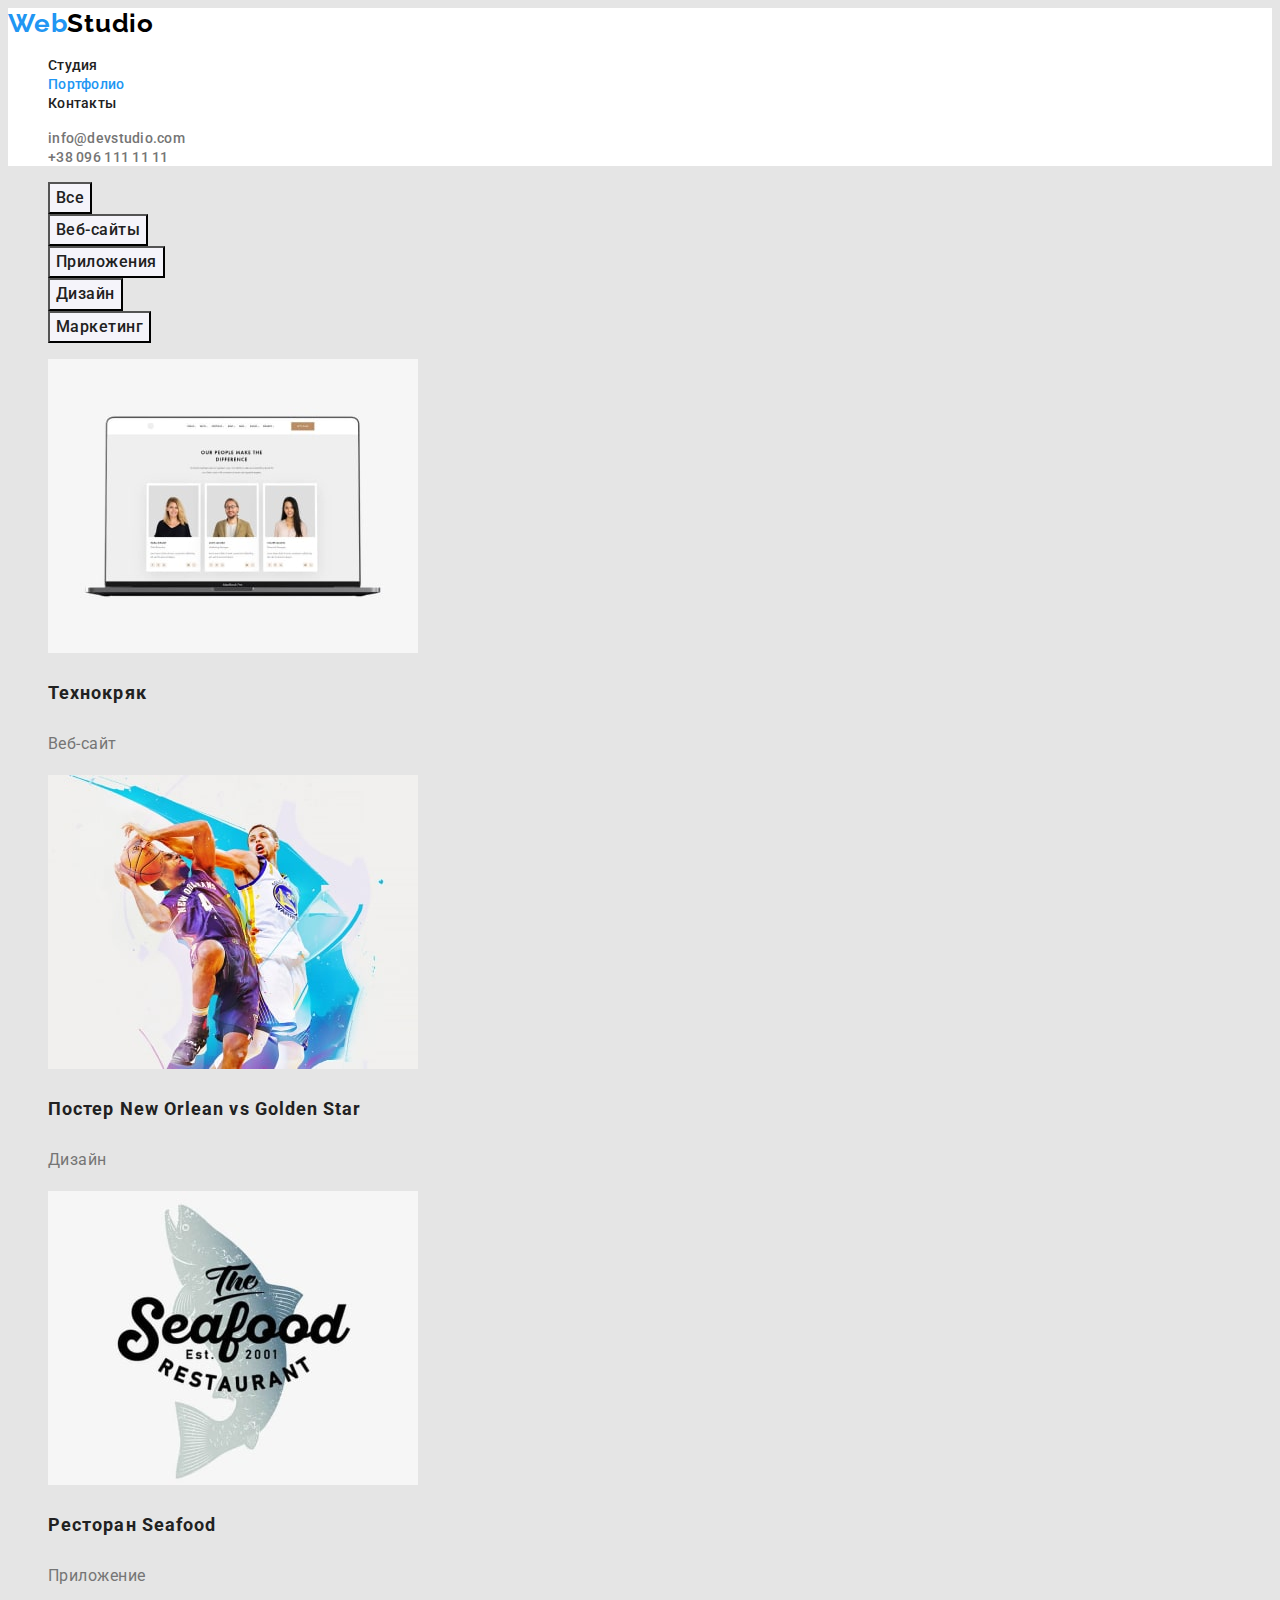
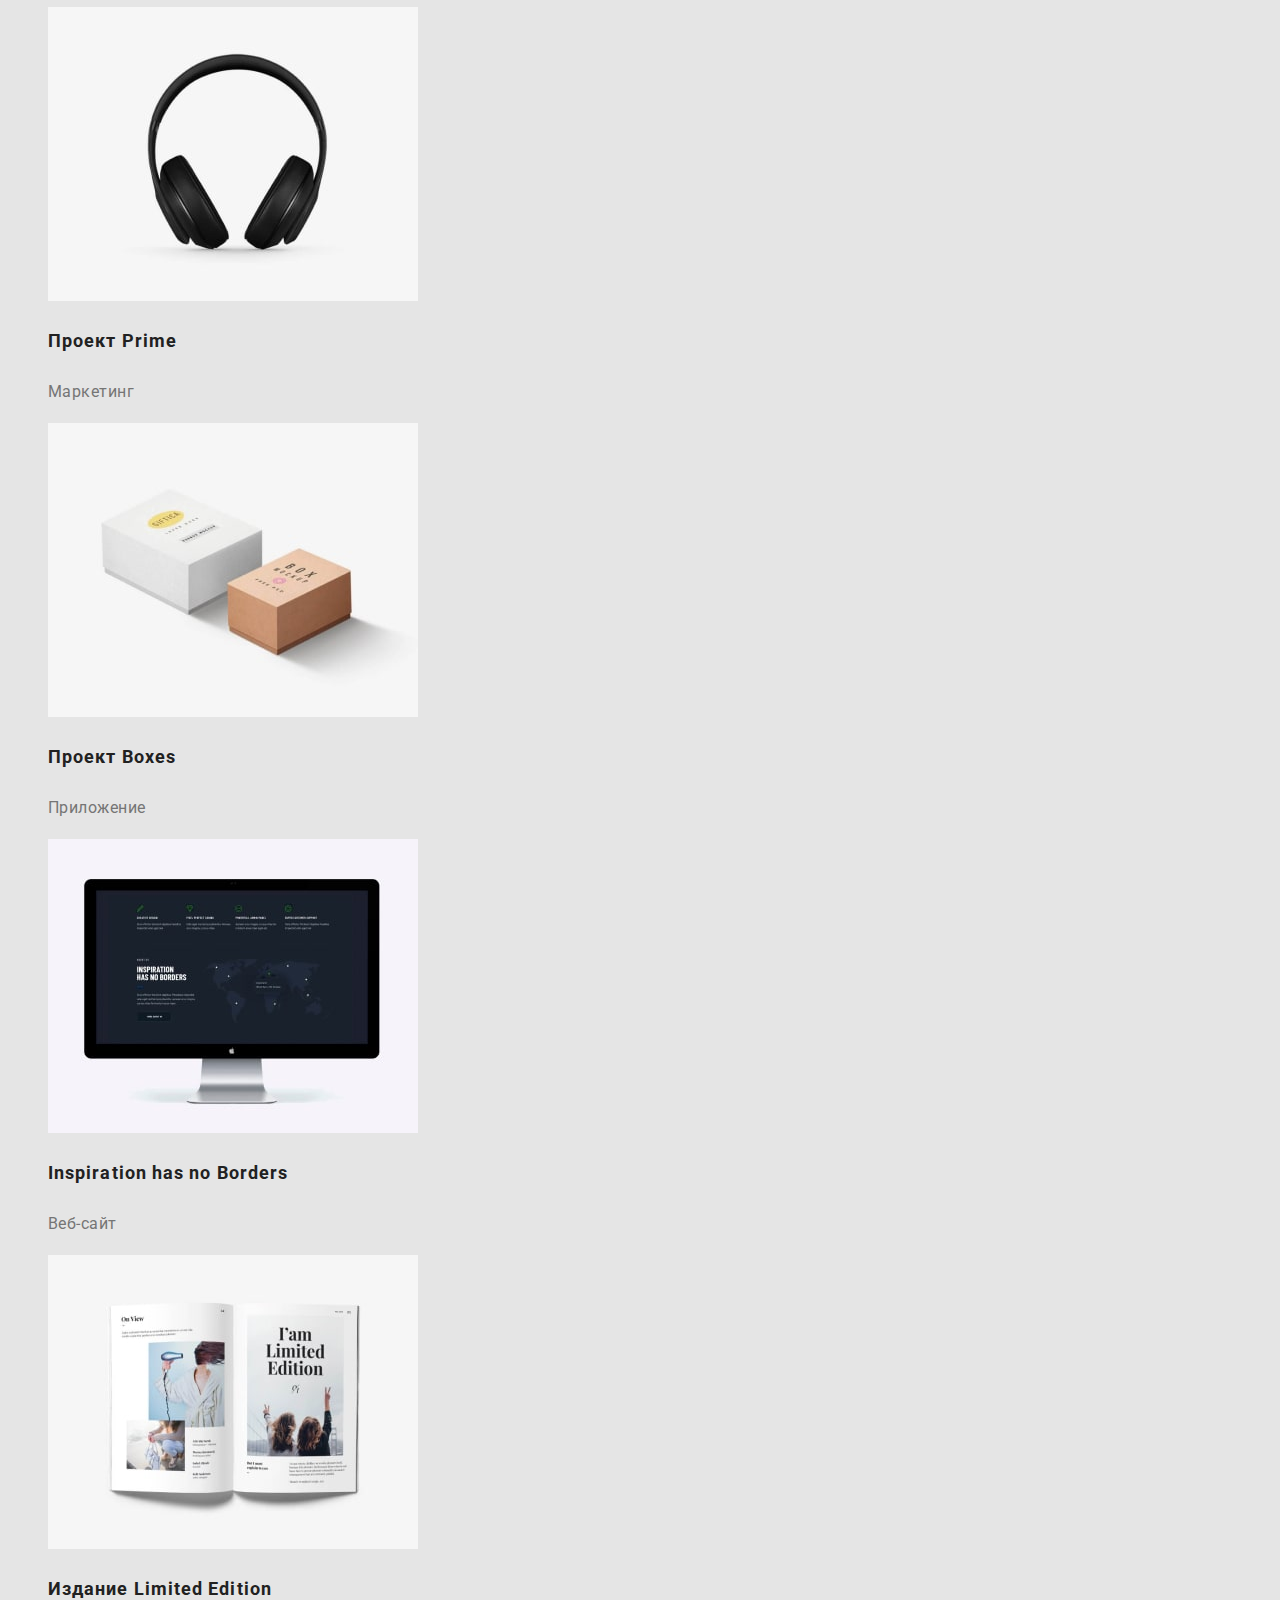
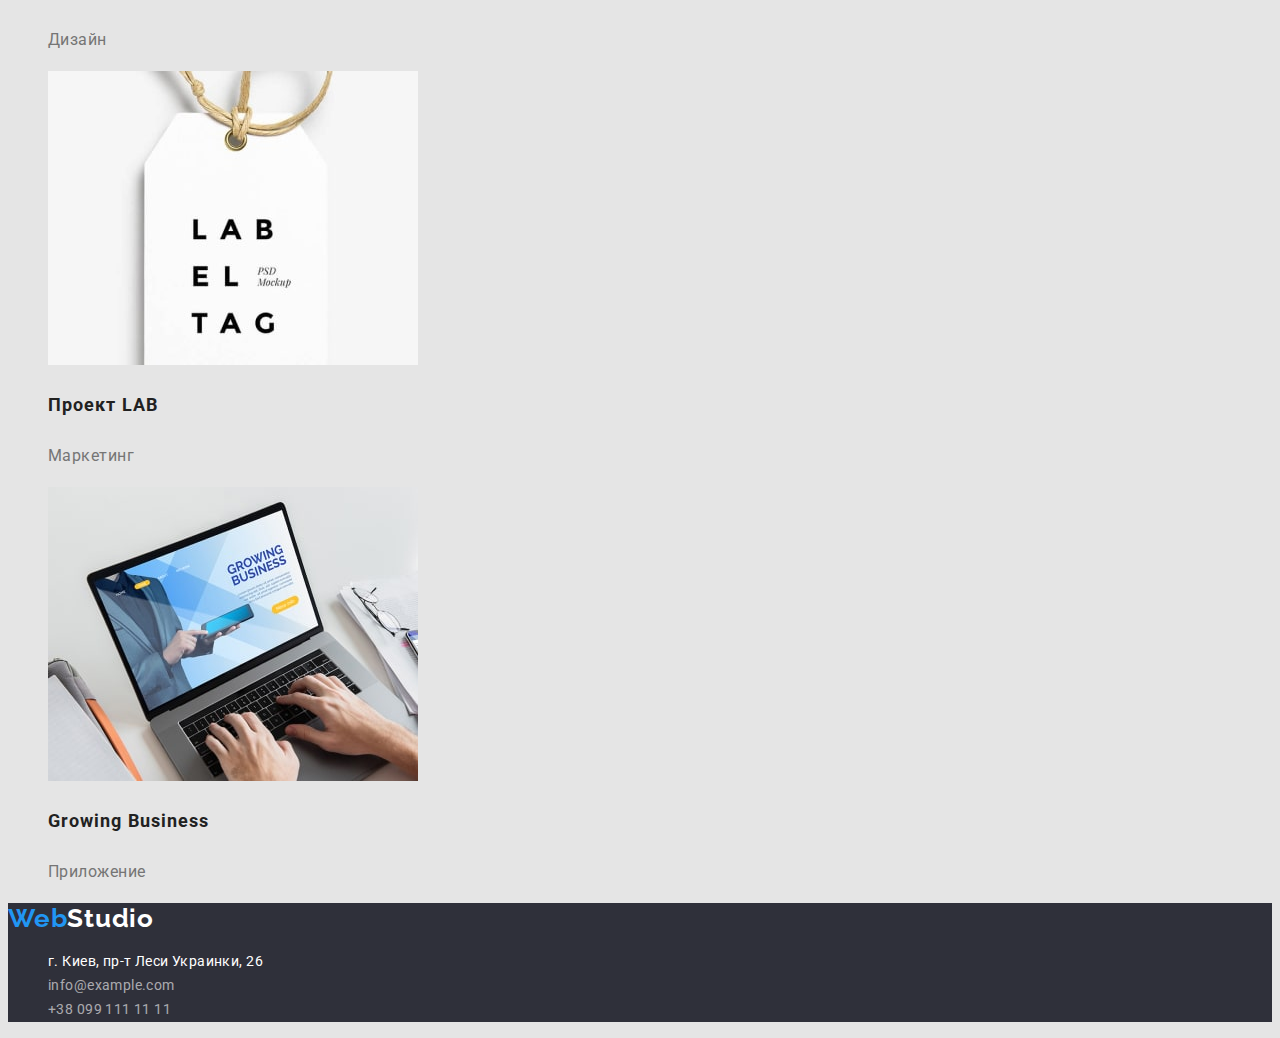
==== portfolio.html @ b36c649a "Скопировала файлы дз-02" ====
<!DOCTYPE html>
<html lang="ru">
  <head>
    <meta charset="UTF-8" />
    <meta http-equiv="X-UA-Compatible" content="IE=edge" />
    <meta name="viewport" content="width=device-width, initial-scale=1.0" />
    <title>WebStudio</title>
    <link rel="preconnect" href="https://fonts.googleapis.com" />
    <link rel="preconnect" href="https://fonts.gstatic.com" crossorigin />
    <link
      href="https://fonts.googleapis.com/css2?family=Raleway:wght@700&family=Roboto:ital,wght@0,400;0,500;0,700;1,900&display=swap"
      rel="stylesheet"
    />
    <link rel="stylesheet" href="./css/styles.css" />
  </head>
  <body>
    <!--Хедер-->
    <header class="header">
      <a href="./index.html" class="header-logo"
        ><span class="web-logo" lang="en">Web</span>Studio</a
      >
      <nav class="site-nav">
        <ul>
          <li><a href="./index.html" class="nav-link">Студия</a></li>
          <li>
            <a href="./portfolio.html" class="nav-link current">Портфолио</a>
          </li>
          <li><a href="" class="nav-link">Контакты</a></li>
        </ul>
      </nav>
      <ul>
        <li>
          <a href="mailto:info@devstudio.com" class="contact-link"
            >info@devstudio.com</a
          >
        </li>
        <li>
          <a href="tel:+380961111111" class="contact-link">+38 096 111 11 11</a>
        </li>
      </ul>
    </header>
    <main>
      <section class="section">
        <!--<h1>Портфолио</h1>-->
        <!--<h2>Проекты</h2>-->
        <!--Фильтры-->
        <ul>
          <li>
            <button type="button" class="secondary-button">Все</button>
          </li>
          <li>
            <button type="button" class="secondary-button">Веб-сайты</button>
          </li>
          <li>
            <button type="button" class="secondary-button">Приложения</button>
          </li>
          <li>
            <button type="button" class="secondary-button">Дизайн</button>
          </li>
          <li>
            <button type="button" class="secondary-button">Маркетинг</button>
          </li>
        </ul>
        <!--Проекты-->
        <ul>
          <li>
            <a href="" class="project-link">
              <img
                src="./images/tehnochryak.jpg"
                alt="Веб-сайт"
                width="370"
                height="294"
              />
              <h3 class="project-title">Технокряк</h3>
              <p class="project-text">Веб-сайт</p></a
            >
          </li>
          <li>
            <a href="" class="project-link">
              <img
                src="./images/basketball.jpg"
                alt="Постер New Orlean vs Golden Star"
                width="370"
                height="294"
              />
              <h3 class="project-title">Постер New Orlean vs Golden Star</h3>
              <p class="project-text">Дизайн</p></a
            >
          </li>
          <li>
            <a href="" class="project-link">
              <img
                src="./images/restaurant-seafood.jpg"
                alt="Ресторан Seafood"
                width="370"
                height="294"
              />
              <h3 class="project-title">
                Ресторан <span lang="en">Seafood</span>
              </h3>
              <p class="project-text">Приложение</p></a
            >
          </li>
          <li>
            <a href="" class="project-link">
              <img
                src="./images/headphones-prima.jpg"
                alt="Наушники"
                width="370"
                height="294"
              />
              <h3 class="project-title">Проект <span lang="en">Prime</span></h3>
              <p class="project-text">Маркетинг</p></a
            >
          </li>
          <li>
            <a href="" class="project-link">
              <img
                src="./images/boxes.jpg"
                alt="Коробки"
                width="370"
                height="294"
              />
              <h3 class="project-title">Проект <span lang="en">Boxes</span></h3>
              <p class="project-text">Приложение</p></a
            >
          </li>
          <li>
            <a href="" class="project-link">
              <img
                src="./images/computer.jpg"
                alt="Компьютер"
                width="370"
                height="294"
              />
              <h3 class="project-title">
                <span lang="en">Inspiration has no Borders</span>
              </h3>
              <p class="project-text">Веб-сайт</p></a
            >
          </li>
          <li>
            <a href="" class="project-link">
              <img
                src="./images/magazin.jpg"
                alt="Журнал"
                width="370"
                height="294"
              />
              <h3 class="project-title">
                Издание <span lang="en">Limited Edition</span>
              </h3>
              <p class="project-text">Дизайн</p></a
            >
          </li>
          <li>
            <a href="" class="project-link">
              <img
                src="./images/label-lab.jpg"
                alt="Лейбл"
                width="370"
                height="294"
              />
              <h3 class="project-title">Проект <span lang="en">LAB</span></h3>
              <p class="project-text">Маркетинг</p></a
            >
          </li>
          <li>
            <a href="" class="project-link">
              <img
                src="./images/notebook.jpg"
                alt="Ноутбук"
                width="370"
                height="294"
              />
              <h3 class="project-title">
                <span lang="en">Growing Business</span>
              </h3>
              <p class="project-text">Приложение</p></a
            >
          </li>
        </ul>
      </section>
    </main>
    <!--Подвал-->
    <footer class="footer">
      <a href="./index.html" class="footer-logo"
        ><span class="web-logo" lang="en">Web</span>Studio</a
      >
      <address>
        <ul>
          <li>
            <a
              class="map-link"
              href="https://goo.gl/maps/griz82ryK7c47EQd7"
              target="_blank"
              rel="noopener noreferrer"
              >г. Киев, пр-т Леси Украинки, 26</a
            >
          </li>
          <li>
            <a class="footer-contact-link" href="mailto:info@example.com"
              >info@example.com</a
            >
          </li>
          <li>
            <a class="footer-contact-link" href="tel:+380991111111"
              >+38 099 111 11 11</a
            >
          </li>
        </ul>
      </address>
    </footer>
  </body>
</html>
---- css/styles.css ----
:root {
  --header-background-color: #ffffff;
  --primary-background-color: #e5e5e5;
  --second-background-color: #2f303a;
  --team-background-color: #f5f4fa;
  --logo-text-color: #000000;
  --accent-text-color: #2196f3;
  --active-text-color: #ffffff;
  --primary-text-color: #757575;
  --title-text-color: #212121;
  --footer-contact-link-color: rgba(255, 255, 255, 0.6);
  --primary-button-backgroud-color: #2196f3;
  --secondary-button-background-color: #f5f4fa;
  --secondary-btn-active-bcg-color: #2196f3;
}
body {
  color: var(--primary-text-color);
  background-color: var(--primary-background-color);
  font-family: Roboto, sans-serif;
}
ul {
  list-style: none;
}
a {
  text-decoration: none;
}
address {
  font-style: normal;
}
/* Хедер */
.header {
  background-color: var(--header-background-color);
}

/* Логотип */
.header-logo {
  color: var(--logo-text-color);
}
.footer-logo {
  color: var(--active-text-color);
}
.web-logo {
  color: var(--accent-text-color);
}
.header-logo,
.web-logo,
.footer-logo {
  font-family: Raleway, sans-serif;
  font-size: 26px;
  font-weight: 700;
  line-height: 1.2;
  letter-spacing: 0.03em;
}
.header-logo:hover,
.header-logo:focus,
.header-logo:active,
.web-logo:hover,
.web-logo:focus,
.web-logo:active,
.footer-logo:hover,
.footer-logo:focus,
.footer-log:active {
  color: var(--accent-text-color);
}
/* Навигация */
.nav-link {
  color: var(--title-text-color);
}
.nav-link.current {
  color: var(--accent-text-color);
}
.contact-link {
  color: inherit;
}
.nav-link,
.contact-link {
  font-size: 14px;
  font-weight: 500;
  line-height: 1.14;
  letter-spacing: 0.02em;
}
.nav-link:hover,
.nav-link:focus,
.nav-link:active,
.contact-link:hover,
.contact-link:focus,
.contact-link:active,
.nav-link.current:hover,
.nav-link.current:focus,
.nav-link.current:active {
  color: var(--accent-text-color);
}
/* Шапка */
.main-section {
  background-color: var(--second-background-color);
}
.main-title {
  color: var(--active-text-color);
  font-size: 44px;
  font-weight: 900;
  line-height: 1.36;
  letter-spacing: 0.06em;
  text-align: center;
}
.primary-button {
  background-color: var(--primary-button-backgroud-color);
  color: var(--active-text-color);
  cursor: pointer;
  font-family: inherit;
  font-size: 16px;
  font-weight: 700;
  line-height: 1.88;
  letter-spacing: 0.06em;
  text-align: center;
}
.primary-button:hover,
.primary-button:focus,
.primary-button:active {
  background-color: var(--primary-button-backgroud-color);
  color: var(--active-text-color);
}
/* Особенности */
.feature-title {
  color: var(--title-text-color);
  font-size: 14px;
  font-weight: 700;
  line-height: 1.14;
  letter-spacing: 0.03em;
}
.feature-text {
  font-size: 14px;
  line-height: 1.71;
  letter-spacing: 0.03em;
}
/* Чем мы занимаемся + Наша команда */
.section-title {
  color: var(--title-text-color);
  font-size: 36px;
  font-weight: 700;
  line-height: 1.17;
  letter-spacing: 0.03em;
  text-align: center;
}
.team-section {
  background-color: var(--team-background-color);
}
.teammate-title {
  color: var(--title-text-color);
  font-size: 16px;
  font-weight: 500;
  line-height: 1.19;
  letter-spacing: 0.03em;
  text-align: center;
}
.teammate-position {
  font-size: 16px;
  line-height: 1.19;
  letter-spacing: 0.03em;
  text-align: center;
}
/* Футер */
.footer {
  background-color: var(--second-background-color);
}
.map-link {
  color: var(--active-text-color);
}
.footer-contact-link {
  color: var(--footer-contact-link-color);
}
.map-link,
.footer-contact-link {
  font-size: 14px;
  font-weight: 400;
  line-height: 1.71;
  letter-spacing: 0.03em;
}
.map-link:hover,
.map-link:focus,
.map-link:active,
.footer-contact-link:hover,
.footer-contact-link:focus,
.footer-contact-link:active {
  color: var(--accent-text-color);
}

/* Портфолио */
.secondary-button {
  background-color: var(--secondary-button-background-color);
  color: var(--title-text-color);
  cursor: pointer;
  font-family: inherit;
  font-size: 16px;
  font-weight: 500;
  line-height: 1.63;
  letter-spacing: 0.03em;
  text-align: center;
}
.secondary-button:focus,
.secondary-button:hover,
.secondary-button:active {
  background-color: var(--secondary-btn-active-bcg-color);
  color: var(--active-text-color);
}
.project-title {
  color: var(--title-text-color);
  font-size: 18px;
  font-weight: 700;
  line-height: 2;
  letter-spacing: 0.06em;
}
.project-text {
  color: var(--primary-text-color);
  font-size: 16px;
  font-weight: 400;
  line-height: 1.88;
  letter-spacing: 0.03em;
}
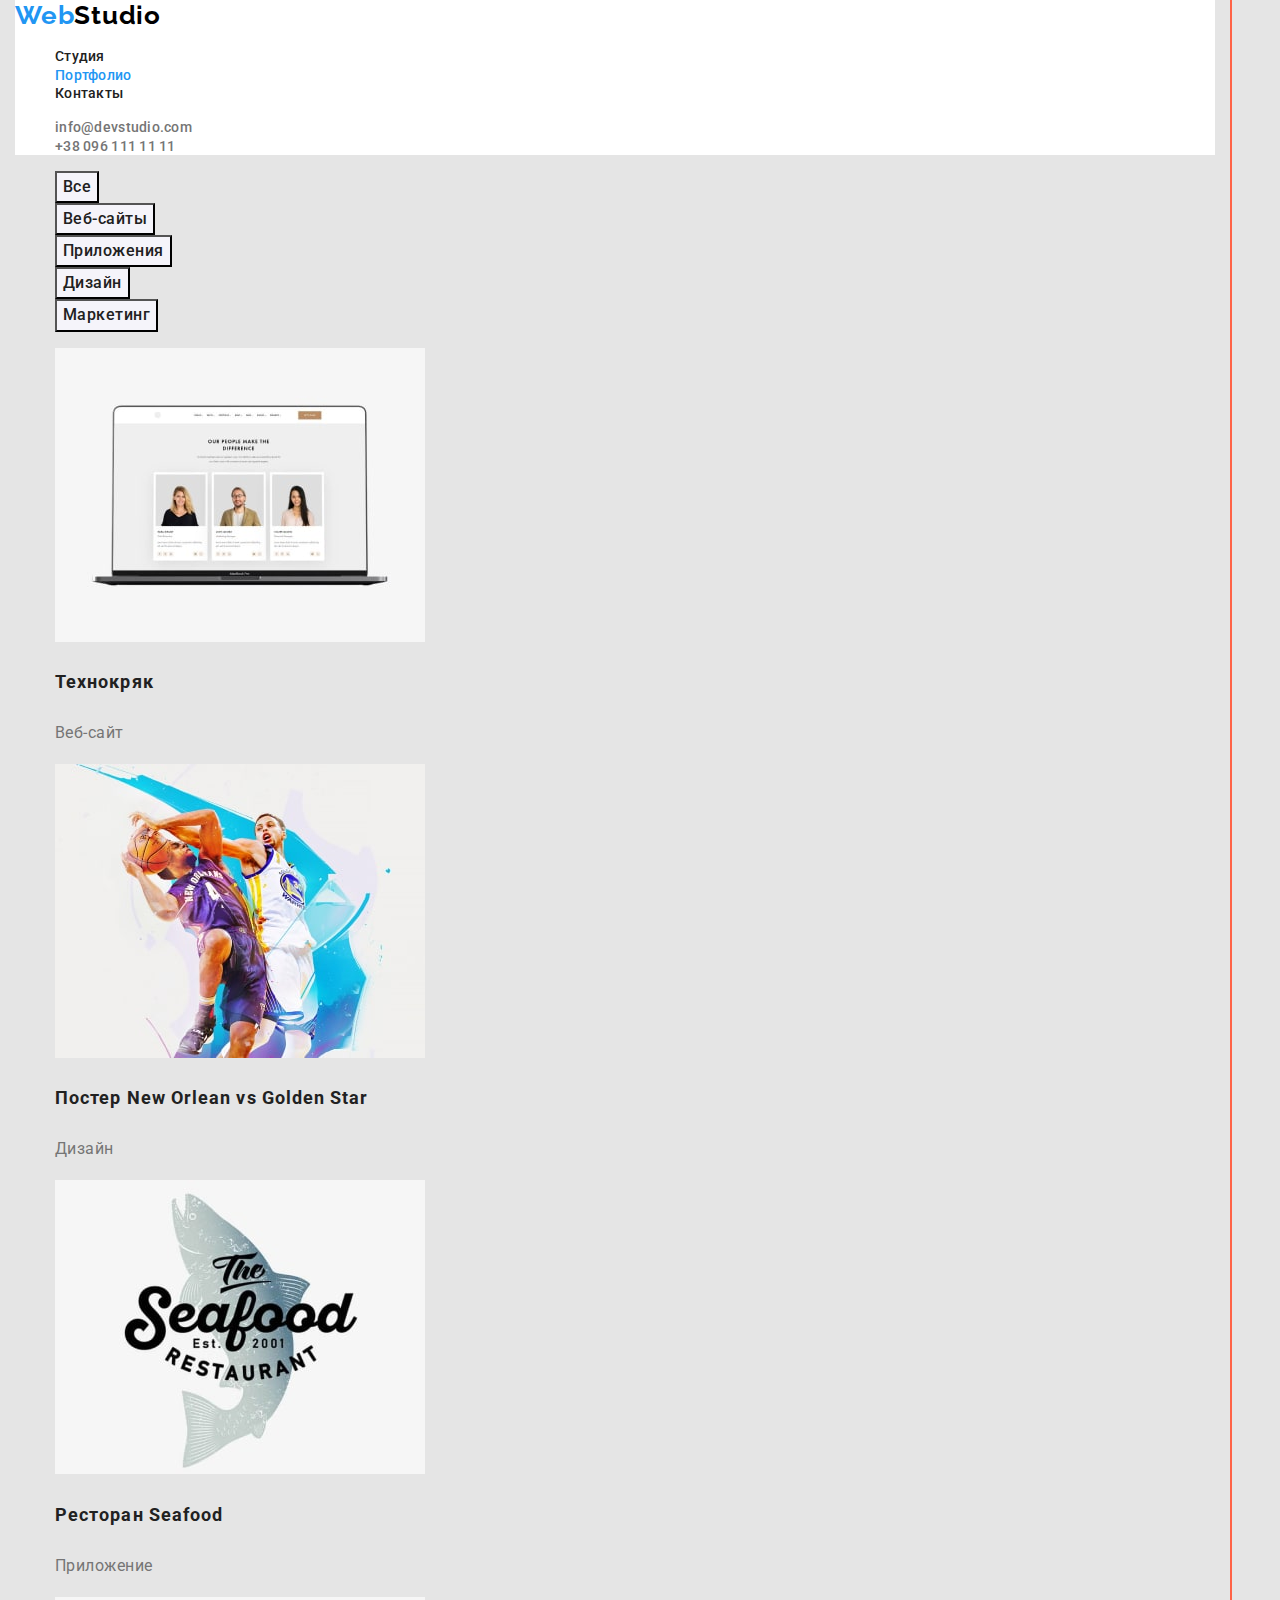
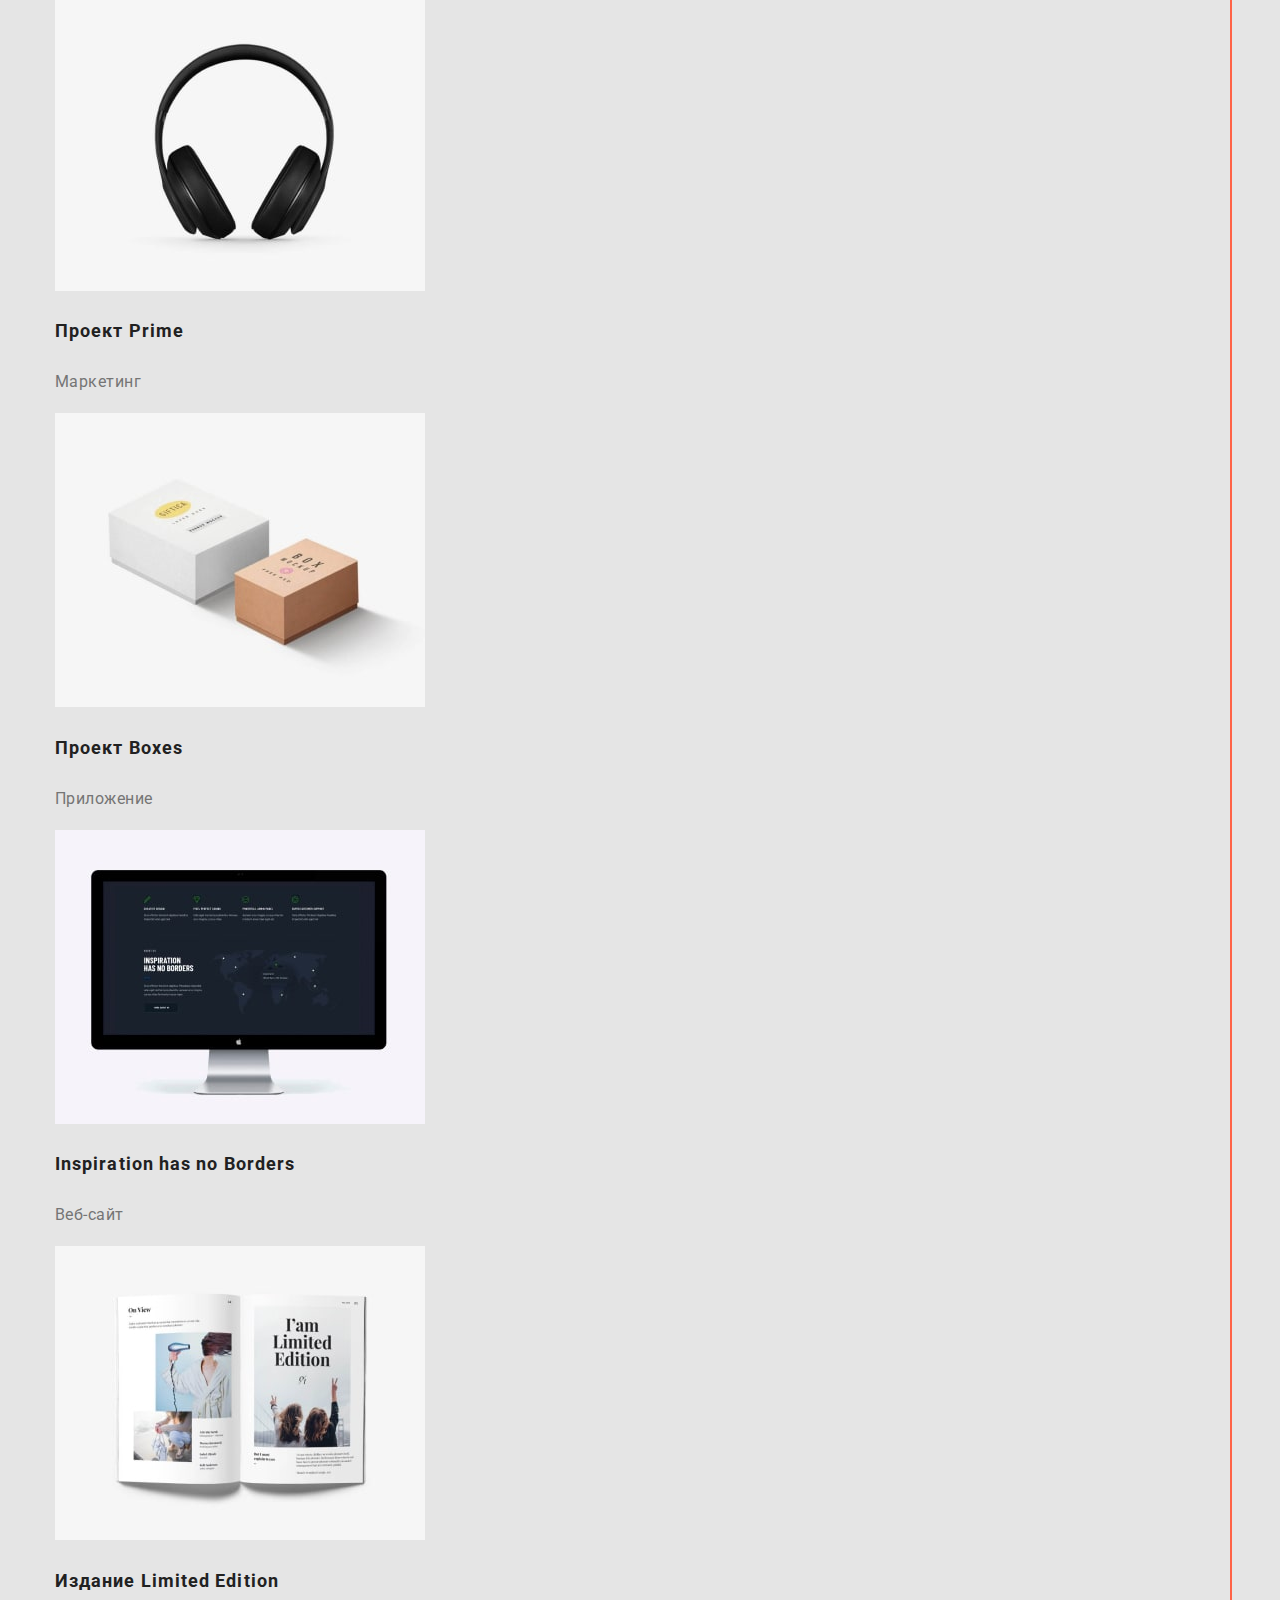
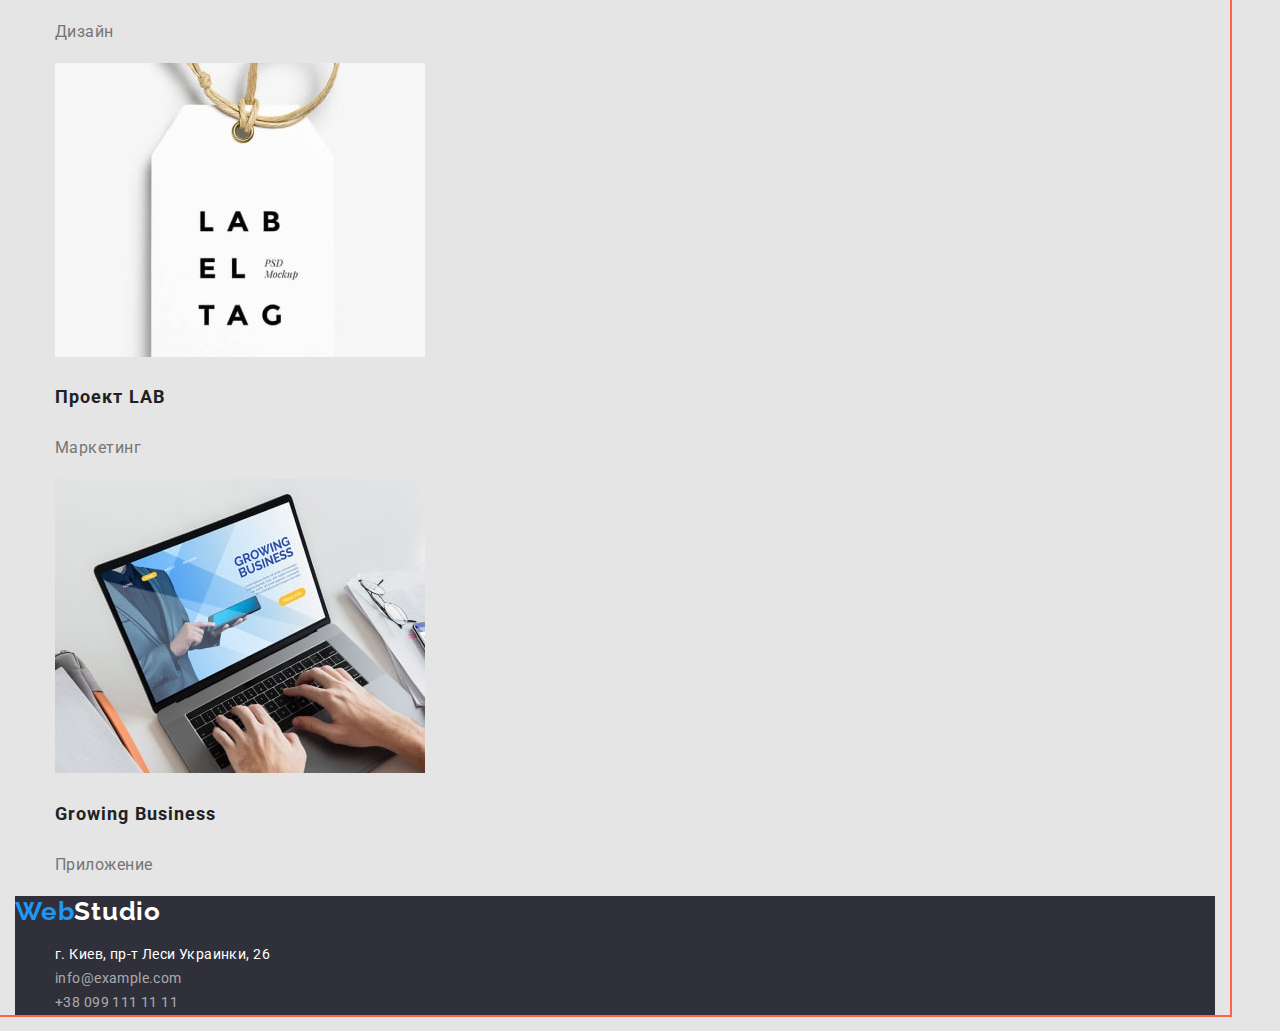
==== commit 6426d610: "начала геометрию" ====
--- a/portfolio.html
+++ b/portfolio.html
@@ -11,205 +11,217 @@
       href="https://fonts.googleapis.com/css2?family=Raleway:wght@700&family=Roboto:ital,wght@0,400;0,500;0,700;1,900&display=swap"
       rel="stylesheet"
     />
+    <link
+      rel="stylesheet"
+      href="https://cdnjs.cloudflare.com/ajax/libs/modern-normalize/1.1.0/modern-normalize.min.css"
+    />
     <link rel="stylesheet" href="./css/styles.css" />
   </head>
   <body>
-    <!--Хедер-->
-    <header class="header">
-      <a href="./index.html" class="header-logo"
-        ><span class="web-logo" lang="en">Web</span>Studio</a
-      >
-      <nav class="site-nav">
-        <ul>
-          <li><a href="./index.html" class="nav-link">Студия</a></li>
-          <li>
-            <a href="./portfolio.html" class="nav-link current">Портфолио</a>
-          </li>
-          <li><a href="" class="nav-link">Контакты</a></li>
-        </ul>
-      </nav>
-      <ul>
-        <li>
-          <a href="mailto:info@devstudio.com" class="contact-link"
-            >info@devstudio.com</a
-          >
-        </li>
-        <li>
-          <a href="tel:+380961111111" class="contact-link">+38 096 111 11 11</a>
-        </li>
-      </ul>
-    </header>
-    <main>
-      <section class="section">
-        <!--<h1>Портфолио</h1>-->
-        <!--<h2>Проекты</h2>-->
-        <!--Фильтры-->
+    <div class="container">
+      <!--Хедер-->
+      <header class="header">
+        <a href="./index.html" class="header-logo"
+          ><span class="web-logo" lang="en">Web</span>Studio</a
+        >
+        <nav class="site-nav">
+          <ul>
+            <li><a href="./index.html" class="nav-link">Студия</a></li>
+            <li>
+              <a href="./portfolio.html" class="nav-link current">Портфолио</a>
+            </li>
+            <li><a href="" class="nav-link">Контакты</a></li>
+          </ul>
+        </nav>
         <ul>
           <li>
-            <button type="button" class="secondary-button">Все</button>
-          </li>
-          <li>
-            <button type="button" class="secondary-button">Веб-сайты</button>
-          </li>
-          <li>
-            <button type="button" class="secondary-button">Приложения</button>
-          </li>
-          <li>
-            <button type="button" class="secondary-button">Дизайн</button>
-          </li>
-          <li>
-            <button type="button" class="secondary-button">Маркетинг</button>
-          </li>
-        </ul>
-        <!--Проекты-->
-        <ul>
-          <li>
-            <a href="" class="project-link">
-              <img
-                src="./images/tehnochryak.jpg"
-                alt="Веб-сайт"
-                width="370"
-                height="294"
-              />
-              <h3 class="project-title">Технокряк</h3>
-              <p class="project-text">Веб-сайт</p></a
+            <a href="mailto:info@devstudio.com" class="contact-link"
+              >info@devstudio.com</a
             >
           </li>
           <li>
-            <a href="" class="project-link">
-              <img
-                src="./images/basketball.jpg"
-                alt="Постер New Orlean vs Golden Star"
-                width="370"
-                height="294"
-              />
-              <h3 class="project-title">Постер New Orlean vs Golden Star</h3>
-              <p class="project-text">Дизайн</p></a
-            >
-          </li>
-          <li>
-            <a href="" class="project-link">
-              <img
-                src="./images/restaurant-seafood.jpg"
-                alt="Ресторан Seafood"
-                width="370"
-                height="294"
-              />
-              <h3 class="project-title">
-                Ресторан <span lang="en">Seafood</span>
-              </h3>
-              <p class="project-text">Приложение</p></a
-            >
-          </li>
-          <li>
-            <a href="" class="project-link">
-              <img
-                src="./images/headphones-prima.jpg"
-                alt="Наушники"
-                width="370"
-                height="294"
-              />
-              <h3 class="project-title">Проект <span lang="en">Prime</span></h3>
-              <p class="project-text">Маркетинг</p></a
-            >
-          </li>
-          <li>
-            <a href="" class="project-link">
-              <img
-                src="./images/boxes.jpg"
-                alt="Коробки"
-                width="370"
-                height="294"
-              />
-              <h3 class="project-title">Проект <span lang="en">Boxes</span></h3>
-              <p class="project-text">Приложение</p></a
-            >
-          </li>
-          <li>
-            <a href="" class="project-link">
-              <img
-                src="./images/computer.jpg"
-                alt="Компьютер"
-                width="370"
-                height="294"
-              />
-              <h3 class="project-title">
-                <span lang="en">Inspiration has no Borders</span>
-              </h3>
-              <p class="project-text">Веб-сайт</p></a
-            >
-          </li>
-          <li>
-            <a href="" class="project-link">
-              <img
-                src="./images/magazin.jpg"
-                alt="Журнал"
-                width="370"
-                height="294"
-              />
-              <h3 class="project-title">
-                Издание <span lang="en">Limited Edition</span>
-              </h3>
-              <p class="project-text">Дизайн</p></a
-            >
-          </li>
-          <li>
-            <a href="" class="project-link">
-              <img
-                src="./images/label-lab.jpg"
-                alt="Лейбл"
-                width="370"
-                height="294"
-              />
-              <h3 class="project-title">Проект <span lang="en">LAB</span></h3>
-              <p class="project-text">Маркетинг</p></a
-            >
-          </li>
-          <li>
-            <a href="" class="project-link">
-              <img
-                src="./images/notebook.jpg"
-                alt="Ноутбук"
-                width="370"
-                height="294"
-              />
-              <h3 class="project-title">
-                <span lang="en">Growing Business</span>
-              </h3>
-              <p class="project-text">Приложение</p></a
+            <a href="tel:+380961111111" class="contact-link"
+              >+38 096 111 11 11</a
             >
           </li>
         </ul>
-      </section>
-    </main>
-    <!--Подвал-->
-    <footer class="footer">
-      <a href="./index.html" class="footer-logo"
-        ><span class="web-logo" lang="en">Web</span>Studio</a
-      >
-      <address>
-        <ul>
-          <li>
-            <a
-              class="map-link"
-              href="https://goo.gl/maps/griz82ryK7c47EQd7"
-              target="_blank"
-              rel="noopener noreferrer"
-              >г. Киев, пр-т Леси Украинки, 26</a
-            >
-          </li>
-          <li>
-            <a class="footer-contact-link" href="mailto:info@example.com"
-              >info@example.com</a
-            >
-          </li>
-          <li>
-            <a class="footer-contact-link" href="tel:+380991111111"
-              >+38 099 111 11 11</a
-            >
-          </li>
-        </ul>
-      </address>
-    </footer>
+      </header>
+      <main>
+        <section class="section">
+          <!--<h1>Портфолио</h1>-->
+          <!--<h2>Проекты</h2>-->
+          <!--Фильтры-->
+          <ul>
+            <li>
+              <button type="button" class="secondary-button">Все</button>
+            </li>
+            <li>
+              <button type="button" class="secondary-button">Веб-сайты</button>
+            </li>
+            <li>
+              <button type="button" class="secondary-button">Приложения</button>
+            </li>
+            <li>
+              <button type="button" class="secondary-button">Дизайн</button>
+            </li>
+            <li>
+              <button type="button" class="secondary-button">Маркетинг</button>
+            </li>
+          </ul>
+          <!--Проекты-->
+          <ul>
+            <li>
+              <a href="" class="project-link">
+                <img
+                  src="./images/tehnochryak.jpg"
+                  alt="Веб-сайт"
+                  width="370"
+                  height="294"
+                />
+                <h3 class="project-title">Технокряк</h3>
+                <p class="project-text">Веб-сайт</p></a
+              >
+            </li>
+            <li>
+              <a href="" class="project-link">
+                <img
+                  src="./images/basketball.jpg"
+                  alt="Постер New Orlean vs Golden Star"
+                  width="370"
+                  height="294"
+                />
+                <h3 class="project-title">Постер New Orlean vs Golden Star</h3>
+                <p class="project-text">Дизайн</p></a
+              >
+            </li>
+            <li>
+              <a href="" class="project-link">
+                <img
+                  src="./images/restaurant-seafood.jpg"
+                  alt="Ресторан Seafood"
+                  width="370"
+                  height="294"
+                />
+                <h3 class="project-title">
+                  Ресторан <span lang="en">Seafood</span>
+                </h3>
+                <p class="project-text">Приложение</p></a
+              >
+            </li>
+            <li>
+              <a href="" class="project-link">
+                <img
+                  src="./images/headphones-prima.jpg"
+                  alt="Наушники"
+                  width="370"
+                  height="294"
+                />
+                <h3 class="project-title">
+                  Проект <span lang="en">Prime</span>
+                </h3>
+                <p class="project-text">Маркетинг</p></a
+              >
+            </li>
+            <li>
+              <a href="" class="project-link">
+                <img
+                  src="./images/boxes.jpg"
+                  alt="Коробки"
+                  width="370"
+                  height="294"
+                />
+                <h3 class="project-title">
+                  Проект <span lang="en">Boxes</span>
+                </h3>
+                <p class="project-text">Приложение</p></a
+              >
+            </li>
+            <li>
+              <a href="" class="project-link">
+                <img
+                  src="./images/computer.jpg"
+                  alt="Компьютер"
+                  width="370"
+                  height="294"
+                />
+                <h3 class="project-title">
+                  <span lang="en">Inspiration has no Borders</span>
+                </h3>
+                <p class="project-text">Веб-сайт</p></a
+              >
+            </li>
+            <li>
+              <a href="" class="project-link">
+                <img
+                  src="./images/magazin.jpg"
+                  alt="Журнал"
+                  width="370"
+                  height="294"
+                />
+                <h3 class="project-title">
+                  Издание <span lang="en">Limited Edition</span>
+                </h3>
+                <p class="project-text">Дизайн</p></a
+              >
+            </li>
+            <li>
+              <a href="" class="project-link">
+                <img
+                  src="./images/label-lab.jpg"
+                  alt="Лейбл"
+                  width="370"
+                  height="294"
+                />
+                <h3 class="project-title">Проект <span lang="en">LAB</span></h3>
+                <p class="project-text">Маркетинг</p></a
+              >
+            </li>
+            <li>
+              <a href="" class="project-link">
+                <img
+                  src="./images/notebook.jpg"
+                  alt="Ноутбук"
+                  width="370"
+                  height="294"
+                />
+                <h3 class="project-title">
+                  <span lang="en">Growing Business</span>
+                </h3>
+                <p class="project-text">Приложение</p></a
+              >
+            </li>
+          </ul>
+        </section>
+      </main>
+      <!--Подвал-->
+      <footer class="footer">
+        <a href="./index.html" class="footer-logo"
+          ><span class="web-logo" lang="en">Web</span>Studio</a
+        >
+        <address>
+          <ul>
+            <li>
+              <a
+                class="map-link"
+                href="https://goo.gl/maps/griz82ryK7c47EQd7"
+                target="_blank"
+                rel="noopener noreferrer"
+                >г. Киев, пр-т Леси Украинки, 26</a
+              >
+            </li>
+            <li>
+              <a class="footer-contact-link" href="mailto:info@example.com"
+                >info@example.com</a
+              >
+            </li>
+            <li>
+              <a class="footer-contact-link" href="tel:+380991111111"
+                >+38 099 111 11 11</a
+              >
+            </li>
+          </ul>
+        </address>
+      </footer>
+    </div>
   </body>
 </html>
--- a/css/styles.css
+++ b/css/styles.css
@@ -4,20 +4,23 @@
   --second-background-color: #2f303a;
   --team-background-color: #f5f4fa;
   --logo-text-color: #000000;
-  --accent-text-color: #2196f3;
+  --accent-color: #2196f3;
   --active-text-color: #ffffff;
   --primary-text-color: #757575;
   --title-text-color: #212121;
   --footer-contact-link-color: rgba(255, 255, 255, 0.6);
-  --primary-button-backgroud-color: #2196f3;
   --secondary-button-background-color: #f5f4fa;
-  --secondary-btn-active-bcg-color: #2196f3;
 }
 body {
   color: var(--primary-text-color);
   background-color: var(--primary-background-color);
   font-family: Roboto, sans-serif;
 }
+.container {
+  width: 1230px;
+  padding: 0 15px 0;
+  outline: 2px solid tomato;
+}
 ul {
   list-style: none;
 }
@@ -40,7 +43,7 @@
   color: var(--active-text-color);
 }
 .web-logo {
-  color: var(--accent-text-color);
+  color: var(--accent-color);
 }
 .header-logo,
 .web-logo,
@@ -60,14 +63,14 @@
 .footer-logo:hover,
 .footer-logo:focus,
 .footer-log:active {
-  color: var(--accent-text-color);
+  color: var(--accent-color);
 }
 /* Навигация */
 .nav-link {
   color: var(--title-text-color);
 }
 .nav-link.current {
-  color: var(--accent-text-color);
+  color: var(--accent-color);
 }
 .contact-link {
   color: inherit;
@@ -88,7 +91,7 @@
 .nav-link.current:hover,
 .nav-link.current:focus,
 .nav-link.current:active {
-  color: var(--accent-text-color);
+  color: var(--accent-color);
 }
 /* Шапка */
 .main-section {
@@ -103,7 +106,12 @@
   text-align: center;
 }
 .primary-button {
-  background-color: var(--primary-button-backgroud-color);
+  display: inline-block;
+  min-width: 130px;
+  padding: 10px 32px;
+  border-radius: 4px;
+  background-color: var(--accent-color);
+  box-shadow: 0px 4px 4px rgba(0, 0, 0, 0.15);
   color: var(--active-text-color);
   cursor: pointer;
   font-family: inherit;
@@ -116,7 +124,7 @@
 .primary-button:hover,
 .primary-button:focus,
 .primary-button:active {
-  background-color: var(--primary-button-backgroud-color);
+  background-color: var(--accent-color);
   color: var(--active-text-color);
 }
 /* Особенности */
@@ -181,7 +189,7 @@
 .footer-contact-link:hover,
 .footer-contact-link:focus,
 .footer-contact-link:active {
-  color: var(--accent-text-color);
+  color: var(--accent-color);
 }
 
 /* Портфолио */
@@ -199,7 +207,7 @@
 .secondary-button:focus,
 .secondary-button:hover,
 .secondary-button:active {
-  background-color: var(--secondary-btn-active-bcg-color);
+  background-color: var(--accent-color);
   color: var(--active-text-color);
 }
 .project-title {
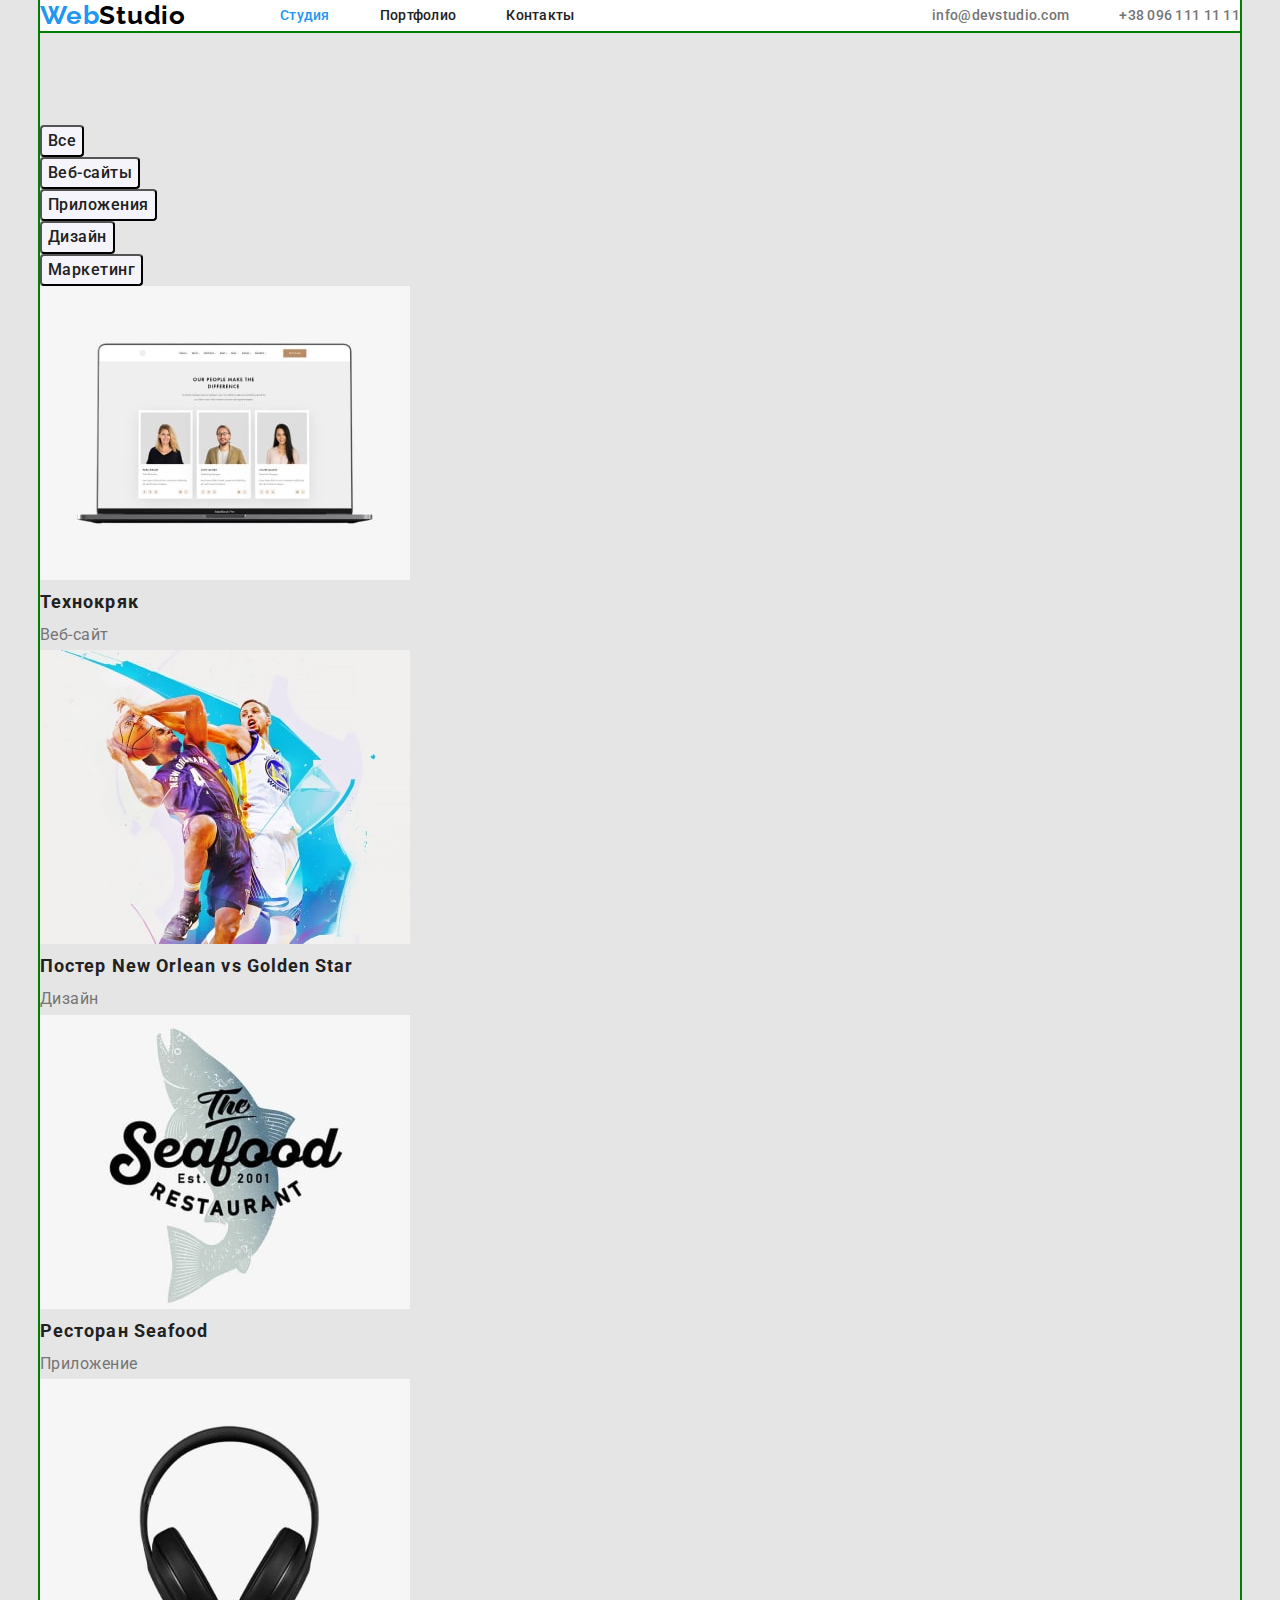
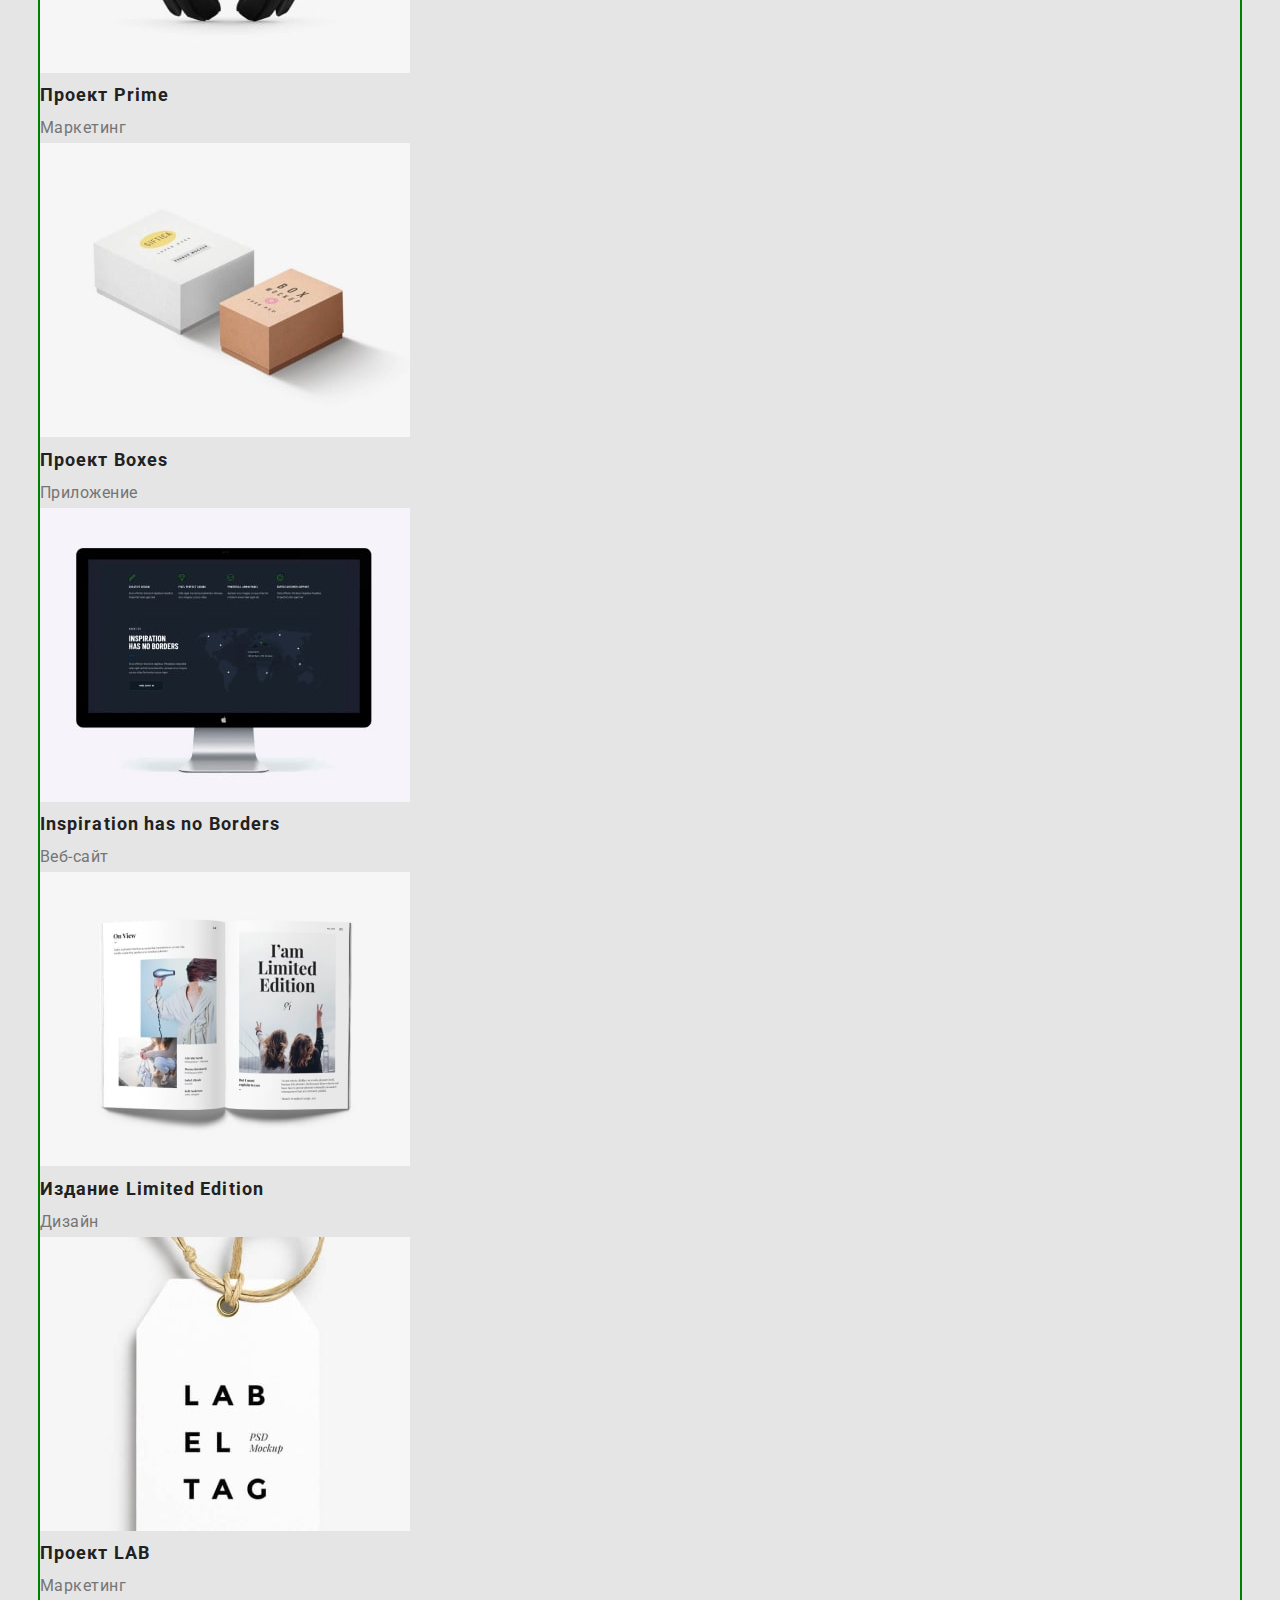
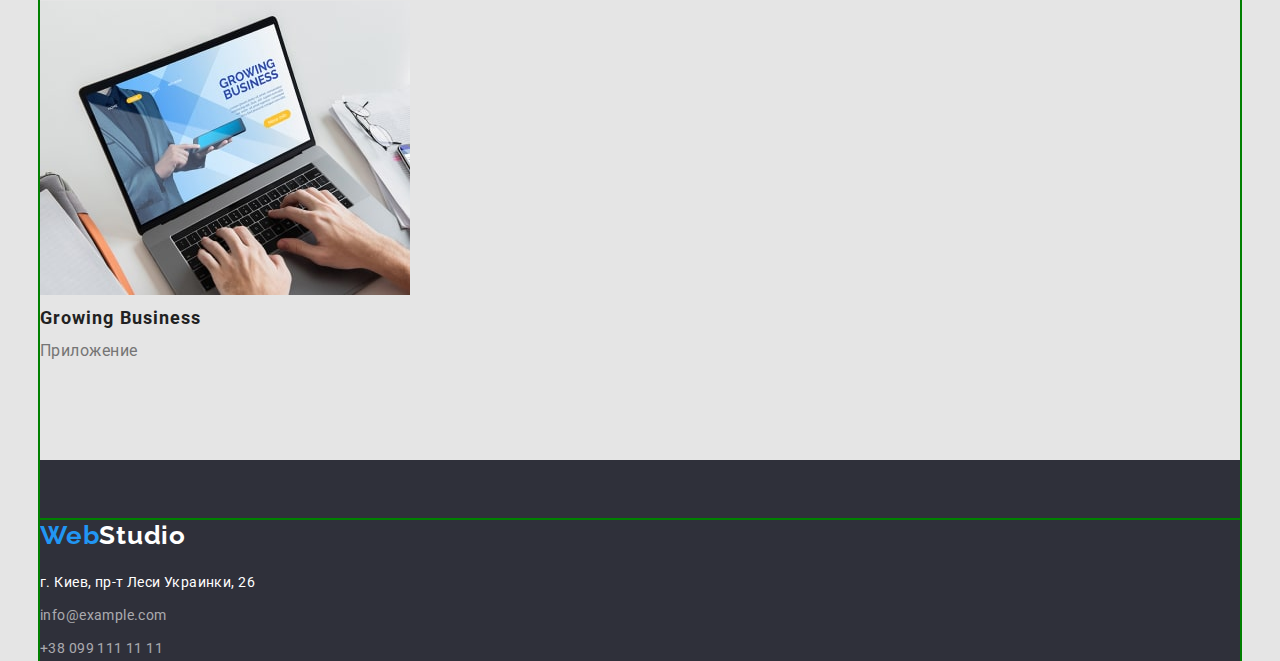
==== commit e1a41662: "начала флекс" ====
--- a/portfolio.html
+++ b/portfolio.html
@@ -21,33 +21,39 @@
     <div class="container">
       <!--Хедер-->
       <header class="header">
-        <a href="./index.html" class="header-logo"
-          ><span class="web-logo" lang="en">Web</span>Studio</a
-        >
-        <nav class="site-nav">
-          <ul>
-            <li><a href="./index.html" class="nav-link">Студия</a></li>
-            <li>
-              <a href="./portfolio.html" class="nav-link current">Портфолио</a>
-            </li>
-            <li><a href="" class="nav-link">Контакты</a></li>
+        <div class="container site-nav">
+          <a href="./index.html" class="header-logo"
+            ><span class="web-logo" lang="en">Web</span>Studio</a
+          >
+          <nav>
+            <ul class="nav">
+              <li class="nav-item">
+                <a href="./index.html" class="nav-link current">Студия</a>
+              </li>
+              <li class="nav-item">
+                <a href="./portfolio.html" class="nav-link">Портфолио</a>
+              </li>
+              <li class="nav-item">
+                <a href="" class="nav-link">Контакты</a>
+              </li>
+            </ul>
+          </nav>
+          <ul class="header-contact-list">
+            <li class="header-contact-item">
+              <a href="mailto:info@devstudio.com" class="contact-link"
+                >info@devstudio.com</a
+              >
+            </li>
+            <li class="header-contact-item">
+              <a href="tel:+380961111111" class="contact-link"
+                >+38 096 111 11 11</a
+              >
+            </li>
           </ul>
-        </nav>
-        <ul>
-          <li>
-            <a href="mailto:info@devstudio.com" class="contact-link"
-              >info@devstudio.com</a
-            >
-          </li>
-          <li>
-            <a href="tel:+380961111111" class="contact-link"
-              >+38 096 111 11 11</a
-            >
-          </li>
-        </ul>
+        </div>
       </header>
       <main>
-        <section class="section">
+        <section class="portfolio-section">
           <!--<h1>Портфолио</h1>-->
           <!--<h2>Проекты</h2>-->
           <!--Фильтры-->
@@ -195,33 +201,34 @@
       </main>
       <!--Подвал-->
       <footer class="footer">
-        <a href="./index.html" class="footer-logo"
-          ><span class="web-logo" lang="en">Web</span>Studio</a
-        >
-        <address>
-          <ul>
-            <li>
-              <a
-                class="map-link"
-                href="https://goo.gl/maps/griz82ryK7c47EQd7"
-                target="_blank"
-                rel="noopener noreferrer"
-                >г. Киев, пр-т Леси Украинки, 26</a
-              >
-            </li>
-            <li>
-              <a class="footer-contact-link" href="mailto:info@example.com"
-                >info@example.com</a
-              >
-            </li>
-            <li>
-              <a class="footer-contact-link" href="tel:+380991111111"
-                >+38 099 111 11 11</a
-              >
-            </li>
-          </ul>
-        </address>
+        <div class="container">
+          <a href="./index.html" class="footer-logo"
+            ><span class="web-logo" lang="en">Web</span>Studio</a
+          >
+          <address>
+            <ul>
+              <li>
+                <a
+                  class="map-link"
+                  href="https://goo.gl/maps/griz82ryK7c47EQd7"
+                  target="_blank"
+                  rel="noopener noreferrer"
+                  >г. Киев, пр-т Леси Украинки, 26</a
+                >
+              </li>
+              <li>
+                <a class="footer-contact-link" href="mailto:info@example.com"
+                  >info@example.com</a
+                >
+              </li>
+              <li>
+                <a class="footer-contact-link" href="tel:+380991111111"
+                  >+38 099 111 11 11</a
+                >
+              </li>
+            </ul>
+          </address>
+        </div>
       </footer>
-    </div>
   </body>
 </html>
--- a/css/styles.css
+++ b/css/styles.css
@@ -17,12 +17,15 @@
   font-family: Roboto, sans-serif;
 }
 .container {
-  width: 1230px;
-  padding: 0 15px 0;
-  outline: 2px solid tomato;
+  width: 1200px;
+  padding: 0;
+  margin: 0 auto;
+  outline: 2px solid green;
 }
 ul {
   list-style: none;
+  padding: 0;
+  margin: 0;
 }
 a {
   text-decoration: none;
@@ -30,13 +33,25 @@
 address {
   font-style: normal;
 }
+h1,
+h2,
+h3,
+p {
+  margin: 0;
+  padding: 0;
+}
+
 /* Хедер */
 .header {
   background-color: var(--header-background-color);
 }
-
+.site-nav {
+  display: flex;
+  align-items: center;
+}
 /* Логотип */
 .header-logo {
+  margin-right: 94px;
   color: var(--logo-text-color);
 }
 .footer-logo {
@@ -57,20 +72,33 @@
 .header-logo:hover,
 .header-logo:focus,
 .header-logo:active,
+.footer-logo:hover,
+.footer-logo:focus,
+.footer-log:active,
 .web-logo:hover,
 .web-logo:focus,
-.web-logo:active,
-.footer-logo:hover,
-.footer-logo:focus,
-.footer-log:active {
+.web-logo:active {
   color: var(--accent-color);
 }
 /* Навигация */
+.nav {
+  display: flex;
+}
+.nav-item:not(:last-child) {
+  margin-right: 50px;
+}
 .nav-link {
   color: var(--title-text-color);
 }
 .nav-link.current {
   color: var(--accent-color);
+}
+.header-contact-list {
+  display: flex;
+  margin-left: auto;
+}
+.header-contact-item:first-child {
+  margin-right: 50px;
 }
 .contact-link {
   color: inherit;
@@ -96,8 +124,12 @@
 /* Шапка */
 .main-section {
   background-color: var(--second-background-color);
+  padding-top: 200px;
+  padding-bottom: 200px;
 }
 .main-title {
+  margin-left: 252px;
+  margin-right: 252px;
   color: var(--active-text-color);
   font-size: 44px;
   font-weight: 900;
@@ -107,8 +139,11 @@
 }
 .primary-button {
   display: inline-block;
-  min-width: 130px;
-  padding: 10px 32px;
+  margin-top: 30px;
+  margin-left: 500px;
+  min-width: 136px;
+  padding: 10px 30px;
+  border: 0;
   border-radius: 4px;
   background-color: var(--accent-color);
   box-shadow: 0px 4px 4px rgba(0, 0, 0, 0.15);
@@ -128,7 +163,17 @@
   color: var(--active-text-color);
 }
 /* Особенности */
+.feature-list {
+  display: flex;
+  justify-content: space-between;
+}
+.feature-section {
+  padding-top: 94px;
+  padding-bottom: 94px;
+  background-color: violet;
+}
 .feature-title {
+  display: inline-block;
   color: var(--title-text-color);
   font-size: 14px;
   font-weight: 700;
@@ -136,12 +181,20 @@
   letter-spacing: 0.03em;
 }
 .feature-text {
+  display: inline-block;
+  margin-top: 10px;
   font-size: 14px;
   line-height: 1.71;
   letter-spacing: 0.03em;
 }
-/* Чем мы занимаемся + Наша команда */
-.section-title {
+/* Чем мы занимаемся */
+.review-section {
+  padding-bottom: 94px;
+  background-color: yellowgreen;
+}
+.review-title {
+  display: inline-block;
+  margin: 0 410px 50px;
   color: var(--title-text-color);
   font-size: 36px;
   font-weight: 700;
@@ -149,10 +202,31 @@
   letter-spacing: 0.03em;
   text-align: center;
 }
+.review-list {
+  display: flex;
+}
+/*  Наша команда */
 .team-section {
   background-color: var(--team-background-color);
+  padding-top: 94px;
+  padding-bottom: 94px;
+}
+.team-title {
+  display: inline-block;
+  margin: 0 460px 50px;
+  color: var(--title-text-color);
+  font-size: 36px;
+  font-weight: 700;
+  line-height: 1.17;
+  letter-spacing: 0.03em;
+  text-align: center;
+}
+.teammate {
+  padding-bottom: 30px;
 }
 .teammate-title {
+  display: inline-block;
+  margin-top: 30px;
   color: var(--title-text-color);
   font-size: 16px;
   font-weight: 500;
@@ -161,6 +235,8 @@
   text-align: center;
 }
 .teammate-position {
+  display: inline-block;
+  margin-top: 10px;
   font-size: 16px;
   line-height: 1.19;
   letter-spacing: 0.03em;
@@ -169,12 +245,17 @@
 /* Футер */
 .footer {
   background-color: var(--second-background-color);
+  padding-top: 60px;
 }
 .map-link {
   color: var(--active-text-color);
+  display: inline-block;
+  margin-top: 20px;
 }
 .footer-contact-link {
   color: var(--footer-contact-link-color);
+  display: inline-block;
+  margin-top: 9px;
 }
 .map-link,
 .footer-contact-link {
@@ -193,7 +274,13 @@
 }
 
 /* Портфолио */
+.portfolio-section {
+  padding-top: 94px;
+  padding-bottom: 94px;
+}
 .secondary-button {
+  display: inline-block;
+  border-radius: 4px;
   background-color: var(--secondary-button-background-color);
   color: var(--title-text-color);
   cursor: pointer;
@@ -209,6 +296,8 @@
 .secondary-button:active {
   background-color: var(--accent-color);
   color: var(--active-text-color);
+  box-shadow: 0px 3px 1px rgba(0, 0, 0, 0.1), 0px 1px 2px rgba(0, 0, 0, 0.08),
+    0px 2px 2px rgba(0, 0, 0, 0.12);
 }
 .project-title {
   color: var(--title-text-color);
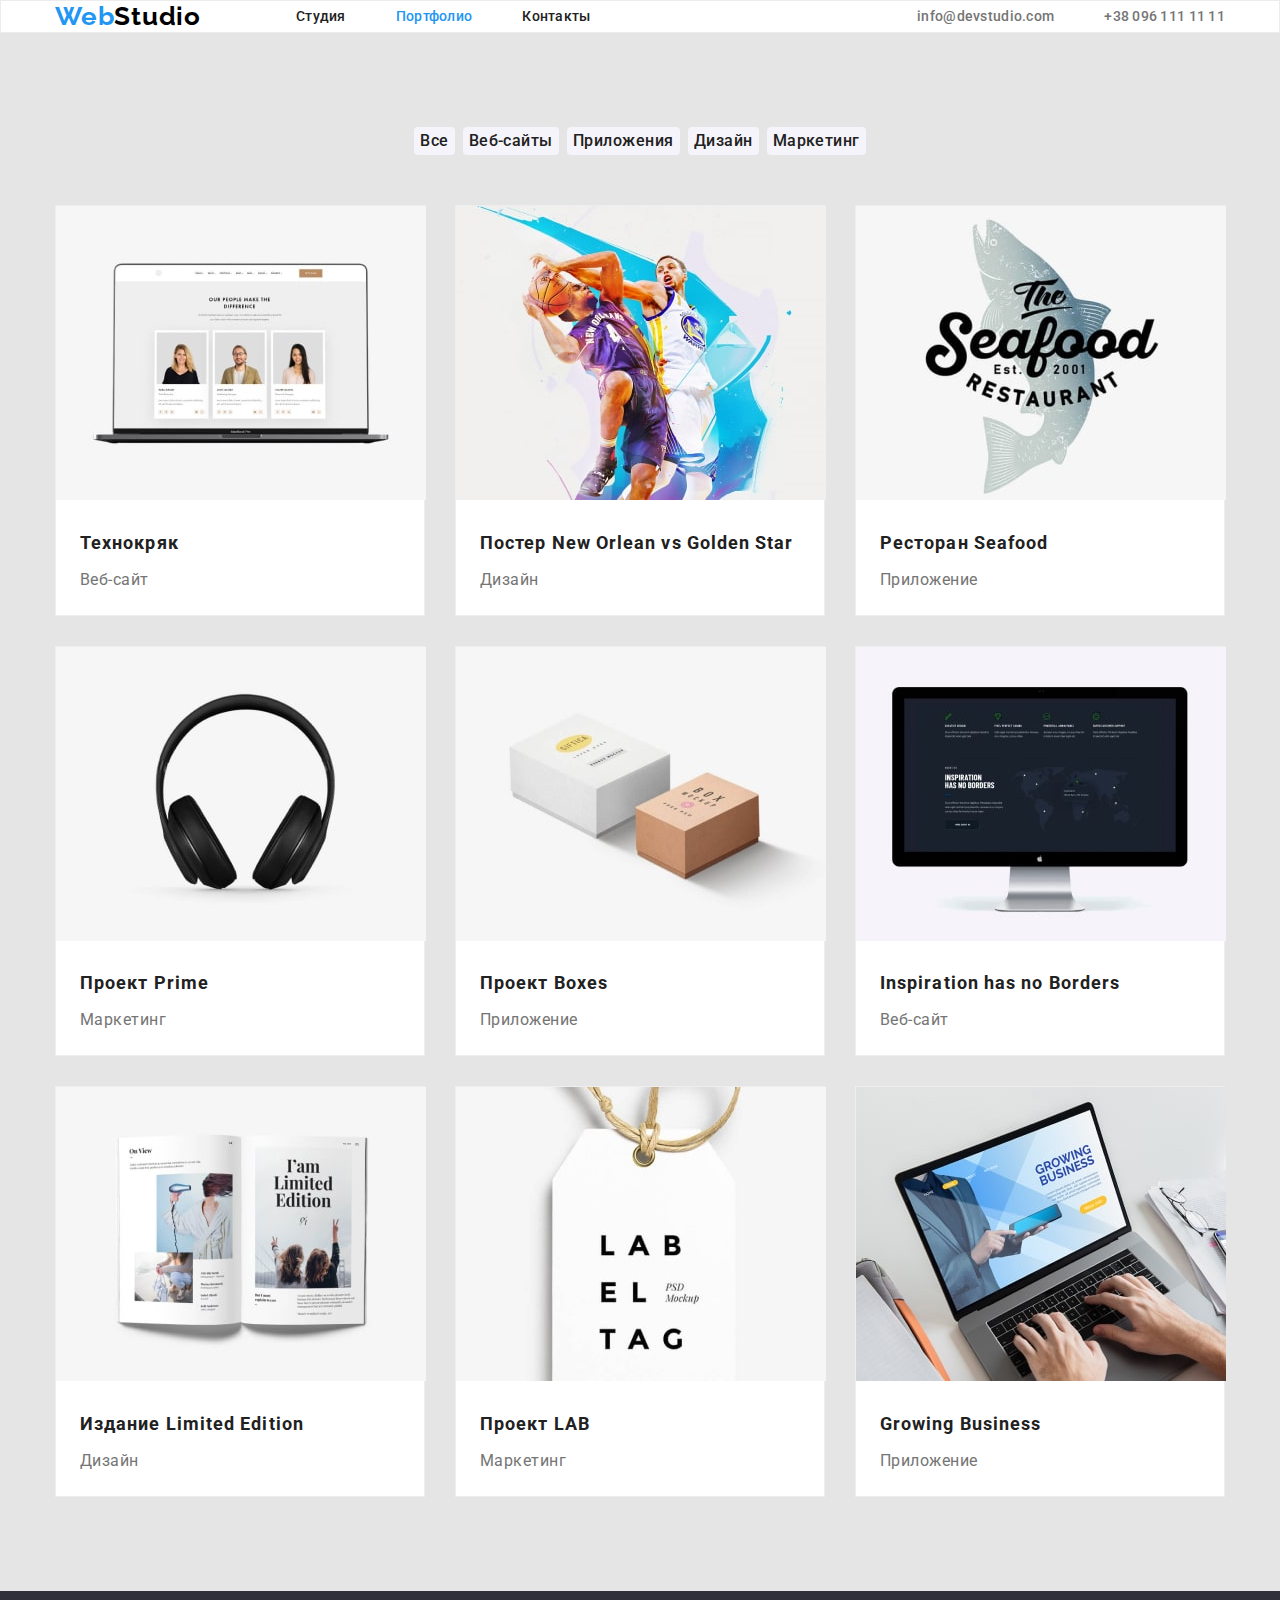
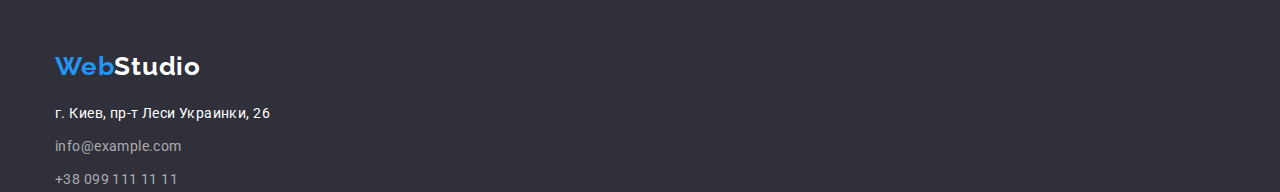
==== commit 71d2b707: "Доделала дз-3" ====
--- a/portfolio.html
+++ b/portfolio.html
@@ -18,217 +18,240 @@
     <link rel="stylesheet" href="./css/styles.css" />
   </head>
   <body>
-    <div class="container">
-      <!--Хедер-->
-      <header class="header">
-        <div class="container site-nav">
-          <a href="./index.html" class="header-logo"
-            ><span class="web-logo" lang="en">Web</span>Studio</a
-          >
-          <nav>
-            <ul class="nav">
-              <li class="nav-item">
-                <a href="./index.html" class="nav-link current">Студия</a>
-              </li>
-              <li class="nav-item">
-                <a href="./portfolio.html" class="nav-link">Портфолио</a>
-              </li>
-              <li class="nav-item">
-                <a href="" class="nav-link">Контакты</a>
-              </li>
-            </ul>
-          </nav>
-          <ul class="header-contact-list">
-            <li class="header-contact-item">
-              <a href="mailto:info@devstudio.com" class="contact-link"
-                >info@devstudio.com</a
-              >
-            </li>
-            <li class="header-contact-item">
-              <a href="tel:+380961111111" class="contact-link"
-                >+38 096 111 11 11</a
-              >
+    <!--Хедер-->
+    <header class="header">
+      <div class="container site-nav">
+        <a href="./index.html" class="header-logo"
+          ><span class="web-logo" lang="en">Web</span>Studio</a
+        >
+        <nav>
+          <ul class="nav">
+            <li class="nav-item">
+              <a href="./index.html" class="nav-link">Студия</a>
+            </li>
+            <li class="nav-item">
+              <a href="./portfolio.html" class="nav-link current">Портфолио</a>
+            </li>
+            <li class="nav-item">
+              <a href="" class="nav-link">Контакты</a>
+            </li>
+          </ul>
+        </nav>
+        <ul class="header-contact-list">
+          <li class="header-contact-item">
+            <a href="mailto:info@devstudio.com" class="contact-link"
+              >info@devstudio.com</a
+            >
+          </li>
+          <li class="header-contact-item">
+            <a href="tel:+380961111111" class="contact-link"
+              >+38 096 111 11 11</a
+            >
+          </li>
+        </ul>
+      </div>
+    </header>
+    <main>
+      <section class="portfolio-section">
+        <div class="container">
+          <h1 class="title">Портфолио</h1>
+          <h2 class="title">Проекты</h2>
+          <!--Фильтры-->
+          <ul class="filter-list">
+            <li class="filter-button-items">
+              <button type="button" class="secondary-button">Все</button>
+            </li>
+            <li class="filter-button-items">
+              <button type="button" class="secondary-button">Веб-сайты</button>
+            </li>
+            <li class="filter-button-items">
+              <button type="button" class="secondary-button">Приложения</button>
+            </li>
+            <li class="filter-button-items">
+              <button type="button" class="secondary-button">Дизайн</button>
+            </li>
+            <li class="filter-button-items">
+              <button type="button" class="secondary-button">Маркетинг</button>
+            </li>
+          </ul>
+          <!--Проекты-->
+          <ul class="project-list">
+            <li class="project-item">
+              <a href="" class="project-link">
+                <img
+                  src="./images/tehnochryak.jpg"
+                  alt="Веб-сайт"
+                  width="370"
+                  height="294"
+                />
+                <div class="project-text-conteiner">
+                  <h3 class="project-title">Технокряк</h3>
+                  <p class="project-text">Веб-сайт</p>
+                </div>
+              </a>
+            </li>
+            <li class="project-item">
+              <a href="" class="project-link">
+                <img
+                  src="./images/basketball.jpg"
+                  alt="Постер New Orlean vs Golden Star"
+                  width="370"
+                  height="294"
+                />
+                <div class="project-text-conteiner">
+                  <h3 class="project-title">
+                    Постер New Orlean vs Golden Star
+                  </h3>
+                  <p class="project-text">Дизайн</p>
+                </div>
+              </a>
+            </li>
+            <li class="project-item">
+              <a href="" class="project-link">
+                <img
+                  src="./images/restaurant-seafood.jpg"
+                  alt="Ресторан Seafood"
+                  width="370"
+                  height="294"
+                />
+                <div class="project-text-conteiner">
+                  <h3 class="project-title">
+                    Ресторан <span lang="en">Seafood</span>
+                  </h3>
+                  <p class="project-text">Приложение</p>
+                </div>
+              </a>
+            </li>
+            <li class="project-item">
+              <a href="" class="project-link">
+                <img
+                  src="./images/headphones-prima.jpg"
+                  alt="Наушники"
+                  width="370"
+                  height="294"
+                />
+                <div class="project-text-conteiner">
+                  <h3 class="project-title">
+                    Проект <span lang="en">Prime</span>
+                  </h3>
+                  <p class="project-text">Маркетинг</p>
+                </div>
+              </a>
+            </li>
+            <li class="project-item">
+              <a href="" class="project-link">
+                <img
+                  src="./images/boxes.jpg"
+                  alt="Коробки"
+                  width="370"
+                  height="294"
+                />
+                <div class="project-text-conteiner">
+                  <h3 class="project-title">
+                    Проект <span lang="en">Boxes</span>
+                  </h3>
+                  <p class="project-text">Приложение</p>
+                </div>
+              </a>
+            </li>
+            <li class="project-item">
+              <a href="" class="project-link">
+                <img
+                  src="./images/computer.jpg"
+                  alt="Компьютер"
+                  width="370"
+                  height="294"
+                />
+                <div class="project-text-conteiner">
+                  <h3 class="project-title">
+                    <span lang="en">Inspiration has no Borders</span>
+                  </h3>
+                  <p class="project-text">Веб-сайт</p>
+                </div>
+              </a>
+            </li>
+            <li class="project-item">
+              <a href="" class="project-link">
+                <img
+                  src="./images/magazin.jpg"
+                  alt="Журнал"
+                  width="370"
+                  height="294"
+                />
+                <div class="project-text-conteiner">
+                  <h3 class="project-title">
+                    Издание <span lang="en">Limited Edition</span>
+                  </h3>
+                  <p class="project-text">Дизайн</p>
+                </div>
+              </a>
+            </li>
+            <li class="project-item">
+              <a href="" class="project-link">
+                <img
+                  src="./images/label-lab.jpg"
+                  alt="Лейбл"
+                  width="370"
+                  height="294"
+                />
+                <div class="project-text-conteiner">
+                  <h3 class="project-title">
+                    Проект <span lang="en">LAB</span>
+                  </h3>
+                  <p class="project-text">Маркетинг</p>
+                </div>
+              </a>
+            </li>
+            <li class="project-item">
+              <a href="" class="project-link">
+                <img
+                  src="./images/notebook.jpg"
+                  alt="Ноутбук"
+                  width="370"
+                  height="294"
+                />
+                <div class="project-text-conteiner">
+                  <h3 class="project-title">
+                    <span lang="en">Growing Business</span>
+                  </h3>
+                  <p class="project-text">Приложение</p>
+                </div>
+              </a>
             </li>
           </ul>
         </div>
-      </header>
-      <main>
-        <section class="portfolio-section">
-          <!--<h1>Портфолио</h1>-->
-          <!--<h2>Проекты</h2>-->
-          <!--Фильтры-->
+      </section>
+    </main>
+    <!--Подвал-->
+    <footer class="footer">
+      <div class="container">
+        <a href="./index.html" class="footer-logo"
+          ><span class="web-logo" lang="en">Web</span>Studio</a
+        >
+        <address>
           <ul>
             <li>
-              <button type="button" class="secondary-button">Все</button>
+              <a
+                class="map-link"
+                href="https://goo.gl/maps/griz82ryK7c47EQd7"
+                target="_blank"
+                rel="noopener noreferrer"
+                >г. Киев, пр-т Леси Украинки, 26</a
+              >
             </li>
             <li>
-              <button type="button" class="secondary-button">Веб-сайты</button>
+              <a class="footer-contact-link" href="mailto:info@example.com"
+                >info@example.com</a
+              >
             </li>
             <li>
-              <button type="button" class="secondary-button">Приложения</button>
-            </li>
-            <li>
-              <button type="button" class="secondary-button">Дизайн</button>
-            </li>
-            <li>
-              <button type="button" class="secondary-button">Маркетинг</button>
-            </li>
-          </ul>
-          <!--Проекты-->
-          <ul>
-            <li>
-              <a href="" class="project-link">
-                <img
-                  src="./images/tehnochryak.jpg"
-                  alt="Веб-сайт"
-                  width="370"
-                  height="294"
-                />
-                <h3 class="project-title">Технокряк</h3>
-                <p class="project-text">Веб-сайт</p></a
+              <a class="footer-contact-link" href="tel:+380991111111"
+                >+38 099 111 11 11</a
               >
             </li>
-            <li>
-              <a href="" class="project-link">
-                <img
-                  src="./images/basketball.jpg"
-                  alt="Постер New Orlean vs Golden Star"
-                  width="370"
-                  height="294"
-                />
-                <h3 class="project-title">Постер New Orlean vs Golden Star</h3>
-                <p class="project-text">Дизайн</p></a
-              >
-            </li>
-            <li>
-              <a href="" class="project-link">
-                <img
-                  src="./images/restaurant-seafood.jpg"
-                  alt="Ресторан Seafood"
-                  width="370"
-                  height="294"
-                />
-                <h3 class="project-title">
-                  Ресторан <span lang="en">Seafood</span>
-                </h3>
-                <p class="project-text">Приложение</p></a
-              >
-            </li>
-            <li>
-              <a href="" class="project-link">
-                <img
-                  src="./images/headphones-prima.jpg"
-                  alt="Наушники"
-                  width="370"
-                  height="294"
-                />
-                <h3 class="project-title">
-                  Проект <span lang="en">Prime</span>
-                </h3>
-                <p class="project-text">Маркетинг</p></a
-              >
-            </li>
-            <li>
-              <a href="" class="project-link">
-                <img
-                  src="./images/boxes.jpg"
-                  alt="Коробки"
-                  width="370"
-                  height="294"
-                />
-                <h3 class="project-title">
-                  Проект <span lang="en">Boxes</span>
-                </h3>
-                <p class="project-text">Приложение</p></a
-              >
-            </li>
-            <li>
-              <a href="" class="project-link">
-                <img
-                  src="./images/computer.jpg"
-                  alt="Компьютер"
-                  width="370"
-                  height="294"
-                />
-                <h3 class="project-title">
-                  <span lang="en">Inspiration has no Borders</span>
-                </h3>
-                <p class="project-text">Веб-сайт</p></a
-              >
-            </li>
-            <li>
-              <a href="" class="project-link">
-                <img
-                  src="./images/magazin.jpg"
-                  alt="Журнал"
-                  width="370"
-                  height="294"
-                />
-                <h3 class="project-title">
-                  Издание <span lang="en">Limited Edition</span>
-                </h3>
-                <p class="project-text">Дизайн</p></a
-              >
-            </li>
-            <li>
-              <a href="" class="project-link">
-                <img
-                  src="./images/label-lab.jpg"
-                  alt="Лейбл"
-                  width="370"
-                  height="294"
-                />
-                <h3 class="project-title">Проект <span lang="en">LAB</span></h3>
-                <p class="project-text">Маркетинг</p></a
-              >
-            </li>
-            <li>
-              <a href="" class="project-link">
-                <img
-                  src="./images/notebook.jpg"
-                  alt="Ноутбук"
-                  width="370"
-                  height="294"
-                />
-                <h3 class="project-title">
-                  <span lang="en">Growing Business</span>
-                </h3>
-                <p class="project-text">Приложение</p></a
-              >
-            </li>
-          </ul>
-        </section>
-      </main>
-      <!--Подвал-->
-      <footer class="footer">
-        <div class="container">
-          <a href="./index.html" class="footer-logo"
-            ><span class="web-logo" lang="en">Web</span>Studio</a
-          >
-          <address>
-            <ul>
-              <li>
-                <a
-                  class="map-link"
-                  href="https://goo.gl/maps/griz82ryK7c47EQd7"
-                  target="_blank"
-                  rel="noopener noreferrer"
-                  >г. Киев, пр-т Леси Украинки, 26</a
-                >
-              </li>
-              <li>
-                <a class="footer-contact-link" href="mailto:info@example.com"
-                  >info@example.com</a
-                >
-              </li>
-              <li>
-                <a class="footer-contact-link" href="tel:+380991111111"
-                  >+38 099 111 11 11</a
-                >
-              </li>
-            </ul>
-          </address>
-        </div>
-      </footer>
+          </ul>
+        </address>
+      </div>
+    </footer>
   </body>
 </html>
--- a/css/styles.css
+++ b/css/styles.css
@@ -18,20 +18,13 @@
 }
 .container {
   width: 1200px;
-  padding: 0;
+  padding: 0 15px;
   margin: 0 auto;
-  outline: 2px solid green;
 }
 ul {
   list-style: none;
   padding: 0;
   margin: 0;
-}
-a {
-  text-decoration: none;
-}
-address {
-  font-style: normal;
 }
 h1,
 h2,
@@ -40,18 +33,16 @@
   margin: 0;
   padding: 0;
 }
-
-/* Хедер */
-.header {
-  background-color: var(--header-background-color);
-}
-.site-nav {
-  display: flex;
-  align-items: center;
-}
+a {
+  text-decoration: none;
+}
+address {
+  font-style: normal;
+}
+
 /* Логотип */
 .header-logo {
-  margin-right: 94px;
+  margin-right: 95px;
   color: var(--logo-text-color);
 }
 .footer-logo {
@@ -80,7 +71,17 @@
 .web-logo:active {
   color: var(--accent-color);
 }
+
+/* Хедер */
+.header {
+  background-color: var(--header-background-color);
+  border: 1px solid #ececec;
+}
 /* Навигация */
+.site-nav {
+  display: flex;
+  align-items: center;
+}
 .nav {
   display: flex;
 }
@@ -123,32 +124,35 @@
 }
 /* Шапка */
 .main-section {
-  background-color: var(--second-background-color);
   padding-top: 200px;
   padding-bottom: 200px;
+
+  background-color: var(--second-background-color);
+
+  text-align: center;
 }
 .main-title {
-  margin-left: 252px;
-  margin-right: 252px;
-  color: var(--active-text-color);
+  margin: 0 267px 30px;
+
+  color: var(--active-text-color);
+
   font-size: 44px;
   font-weight: 900;
   line-height: 1.36;
   letter-spacing: 0.06em;
-  text-align: center;
 }
 .primary-button {
   display: inline-block;
-  margin-top: 30px;
-  margin-left: 500px;
   min-width: 136px;
   padding: 10px 30px;
   border: 0;
   border-radius: 4px;
+
   background-color: var(--accent-color);
   box-shadow: 0px 4px 4px rgba(0, 0, 0, 0.15);
   color: var(--active-text-color);
   cursor: pointer;
+
   font-family: inherit;
   font-size: 16px;
   font-weight: 700;
@@ -162,40 +166,46 @@
   background-color: var(--accent-color);
   color: var(--active-text-color);
 }
+
 /* Особенности */
-.feature-list {
-  display: flex;
-  justify-content: space-between;
-}
 .feature-section {
   padding-top: 94px;
   padding-bottom: 94px;
-  background-color: violet;
 }
 .feature-title {
-  display: inline-block;
-  color: var(--title-text-color);
+  display: none;
+}
+.feature-list {
+  display: flex;
+}
+.feature-item:not(:last-child) {
+  margin-right: 30px;
+}
+.feature-subtitle {
+  margin-bottom: 10px;
+
+  color: var(--title-text-color);
+
   font-size: 14px;
   font-weight: 700;
   line-height: 1.14;
   letter-spacing: 0.03em;
 }
 .feature-text {
-  display: inline-block;
-  margin-top: 10px;
   font-size: 14px;
   line-height: 1.71;
   letter-spacing: 0.03em;
 }
+
 /* Чем мы занимаемся */
 .review-section {
   padding-bottom: 94px;
-  background-color: yellowgreen;
 }
 .review-title {
-  display: inline-block;
-  margin: 0 410px 50px;
-  color: var(--title-text-color);
+  margin-bottom: 50px;
+
+  color: var(--title-text-color);
+
   font-size: 36px;
   font-weight: 700;
   line-height: 1.17;
@@ -204,30 +214,44 @@
 }
 .review-list {
   display: flex;
-}
+  justify-content: space-between;
+}
+
 /*  Наша команда */
 .team-section {
-  background-color: var(--team-background-color);
   padding-top: 94px;
   padding-bottom: 94px;
+
+  background-color: var(--team-background-color);
 }
 .team-title {
-  display: inline-block;
-  margin: 0 460px 50px;
-  color: var(--title-text-color);
+  margin-bottom: 50px;
+
+  color: var(--title-text-color);
+
   font-size: 36px;
   font-weight: 700;
   line-height: 1.17;
   letter-spacing: 0.03em;
   text-align: center;
 }
-.teammate {
+.team-list {
+  display: flex;
+  justify-content: space-between;
+}
+.team-item {
   padding-bottom: 30px;
+
+  background: var(--header-background-color);
+  box-shadow: 0px 1px 3px rgba(0, 0, 0, 0.12), 0px 1px 1px rgba(0, 0, 0, 0.14),
+    0px 2px 1px rgba(0, 0, 0, 0.2);
+  border-radius: 0px 0px 4px 4px;
 }
 .teammate-title {
-  display: inline-block;
   margin-top: 30px;
-  color: var(--title-text-color);
+
+  color: var(--title-text-color);
+
   font-size: 16px;
   font-weight: 500;
   line-height: 1.19;
@@ -235,27 +259,31 @@
   text-align: center;
 }
 .teammate-position {
-  display: inline-block;
   margin-top: 10px;
+
   font-size: 16px;
   line-height: 1.19;
   letter-spacing: 0.03em;
   text-align: center;
 }
+
 /* Футер */
 .footer {
+  padding-top: 60px;
+
   background-color: var(--second-background-color);
-  padding-top: 60px;
 }
 .map-link {
-  color: var(--active-text-color);
   display: inline-block;
   margin-top: 20px;
+
+  color: var(--active-text-color);
 }
 .footer-contact-link {
-  color: var(--footer-contact-link-color);
   display: inline-block;
   margin-top: 9px;
+
+  color: var(--footer-contact-link-color);
 }
 .map-link,
 .footer-contact-link {
@@ -278,12 +306,26 @@
   padding-top: 94px;
   padding-bottom: 94px;
 }
+.title {
+  display: none;
+}
+.filter-list {
+  display: flex;
+  margin-bottom: 50px;
+  justify-content: center;
+}
+.filter-button-items:not(:last-child) {
+  margin-right: 8px;
+}
 .secondary-button {
   display: inline-block;
   border-radius: 4px;
+  border: 0;
+
   background-color: var(--secondary-button-background-color);
   color: var(--title-text-color);
   cursor: pointer;
+
   font-family: inherit;
   font-size: 16px;
   font-weight: 500;
@@ -299,8 +341,32 @@
   box-shadow: 0px 3px 1px rgba(0, 0, 0, 0.1), 0px 1px 2px rgba(0, 0, 0, 0.08),
     0px 2px 2px rgba(0, 0, 0, 0.12);
 }
+.project-list {
+  display: flex;
+  flex-wrap: wrap;
+}
+.project-item {
+  width: 370px;
+  margin-right: 30px;
+  margin-bottom: 30px;
+  border: 1px solid #eeeeee;
+
+  background-color: var(--header-background-color);
+}
+.project-item:nth-child(3n) {
+  margin-right: 0;
+}
+.project-item:nth-last-child(-n + 3) {
+  margin-bottom: 0;
+}
+.project-text-conteiner {
+  padding: 20px 24px;
+}
 .project-title {
-  color: var(--title-text-color);
+  margin-bottom: 4px;
+
+  color: var(--title-text-color);
+
   font-size: 18px;
   font-weight: 700;
   line-height: 2;
@@ -308,6 +374,7 @@
 }
 .project-text {
   color: var(--primary-text-color);
+
   font-size: 16px;
   font-weight: 400;
   line-height: 1.88;
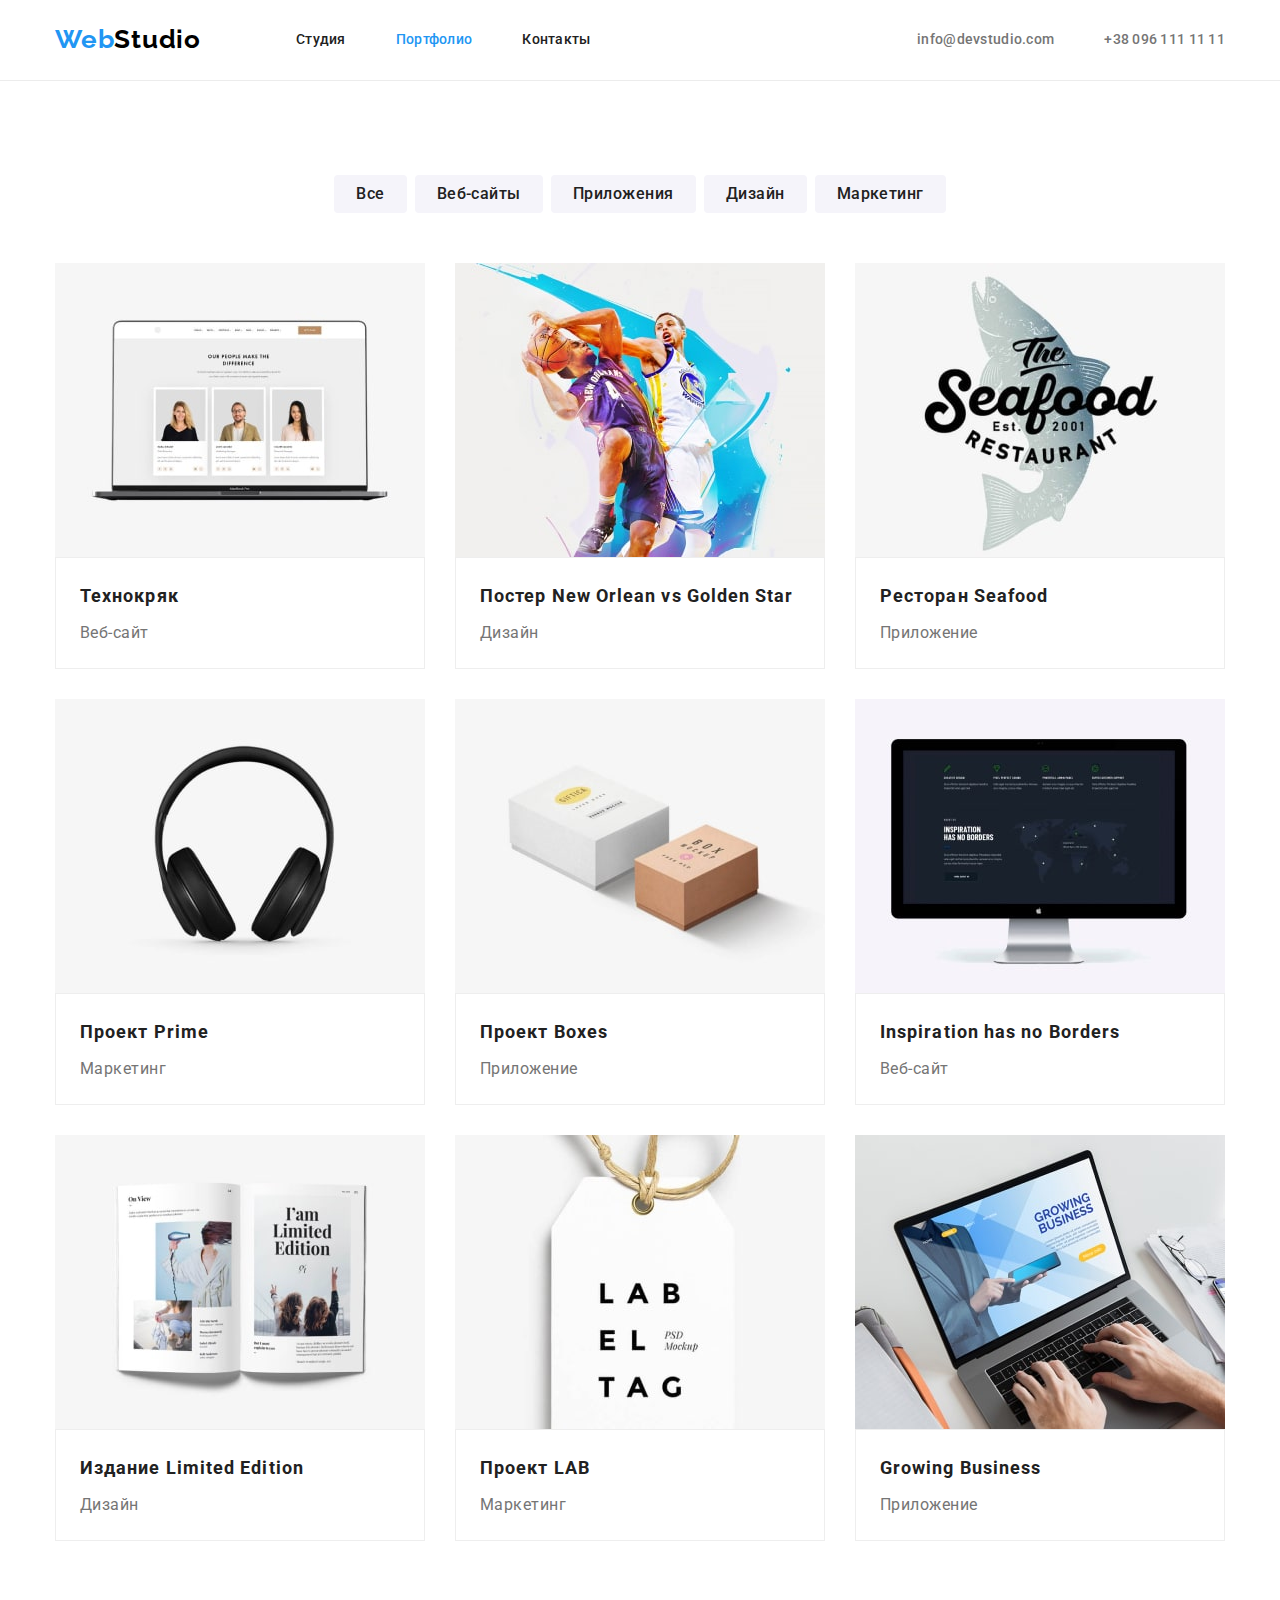
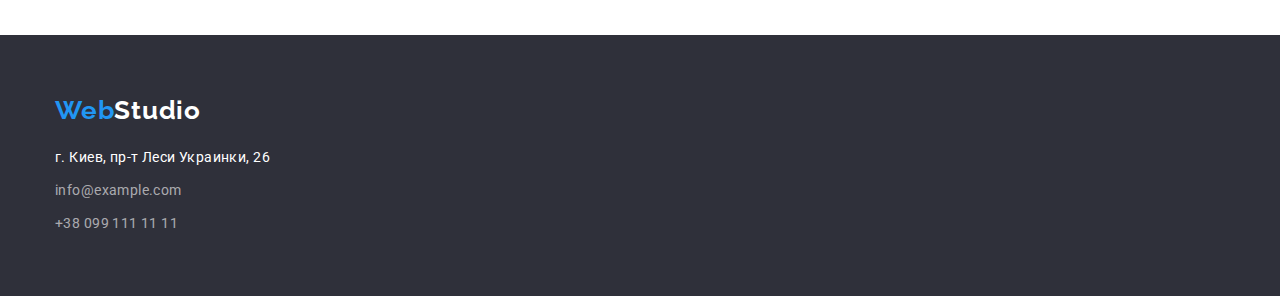
==== commit 6a5772db: "по метору Катерине-спрятала заголовок и поменяла фон" ====
--- a/portfolio.html
+++ b/portfolio.html
@@ -54,8 +54,8 @@
     <main>
       <section class="portfolio-section">
         <div class="container">
-          <h1 class="title">Портфолио</h1>
-          <h2 class="title">Проекты</h2>
+          <h1 class="visually-hidden">Портфолио</h1>
+          <h2 class="visually-hidden">Проекты</h2>
           <!--Фильтры-->
           <ul class="filter-list">
             <li class="filter-button-items">
--- a/css/styles.css
+++ b/css/styles.css
@@ -1,19 +1,18 @@
 :root {
-  --header-background-color: #ffffff;
-  --primary-background-color: #e5e5e5;
-  --second-background-color: #2f303a;
-  --team-background-color: #f5f4fa;
-  --logo-text-color: #000000;
+  --primary-color: #ffffff;
+  --primary-shade-color: #f5f4fa;
+  --secondary-color: #2f303a;
+  --primary-text-color: #757575;
+  --shadow-text-color: rgba(255, 255, 255, 0.6);
+  --secondary-text-color: #000000;
+  --tertiary-text-color: #212121;
   --accent-color: #2196f3;
-  --active-text-color: #ffffff;
-  --primary-text-color: #757575;
-  --title-text-color: #212121;
-  --footer-contact-link-color: rgba(255, 255, 255, 0.6);
-  --secondary-button-background-color: #f5f4fa;
+  --border-color: #ececec;
+  --border2-color: #eeeeee;
 }
 body {
   color: var(--primary-text-color);
-  background-color: var(--primary-background-color);
+  background-color: var(--primary-color);
   font-family: Roboto, sans-serif;
 }
 .container {
@@ -39,14 +38,29 @@
 address {
   font-style: normal;
 }
+img {
+  display: block;
+}
+/* Скрытие заголовков */
+.visually-hidden {
+  position: absolute;
+  width: 1px;
+  height: 1px;
+  margin: -1px;
+  border: 0;
+  padding: 0;
+  white-space: nowrap;
+  clip-path: inset(100%);
+  clip: rect(0 0 0 0);
+  overflow: hidden;
+}
 
 /* Логотип */
 .header-logo {
-  margin-right: 95px;
-  color: var(--logo-text-color);
+  color: var(--secondary-text-color);
 }
 .footer-logo {
-  color: var(--active-text-color);
+  color: var(--primary-color);
 }
 .web-logo {
   color: var(--accent-color);
@@ -60,22 +74,11 @@
   line-height: 1.2;
   letter-spacing: 0.03em;
 }
-.header-logo:hover,
-.header-logo:focus,
-.header-logo:active,
-.footer-logo:hover,
-.footer-logo:focus,
-.footer-log:active,
-.web-logo:hover,
-.web-logo:focus,
-.web-logo:active {
-  color: var(--accent-color);
-}
 
 /* Хедер */
 .header {
-  background-color: var(--header-background-color);
-  border: 1px solid #ececec;
+  background-color: var(--primary-color);
+  border-bottom: 1px solid var(--border-color);
 }
 /* Навигация */
 .site-nav {
@@ -84,12 +87,14 @@
 }
 .nav {
   display: flex;
-}
+  margin-left: 95px;
+}
+
 .nav-item:not(:last-child) {
   margin-right: 50px;
 }
 .nav-link {
-  color: var(--title-text-color);
+  color: var(--tertiary-text-color);
 }
 .nav-link.current {
   color: var(--accent-color);
@@ -106,6 +111,9 @@
 }
 .nav-link,
 .contact-link {
+  display: block;
+  padding: 32px 0;
+
   font-size: 14px;
   font-weight: 500;
   line-height: 1.14;
@@ -116,25 +124,22 @@
 .nav-link:active,
 .contact-link:hover,
 .contact-link:focus,
-.contact-link:active,
-.nav-link.current:hover,
-.nav-link.current:focus,
-.nav-link.current:active {
+.contact-link:active {
   color: var(--accent-color);
 }
 /* Шапка */
 .main-section {
-  padding-top: 200px;
-  padding-bottom: 200px;
-
-  background-color: var(--second-background-color);
+  padding: 200px 0;
+
+  background-color: var(--secondary-color);
 
   text-align: center;
 }
 .main-title {
-  margin: 0 267px 30px;
-
-  color: var(--active-text-color);
+  margin: 0 auto 30px;
+  max-width: 696px;
+
+  color: var(--primary-color);
 
   font-size: 44px;
   font-weight: 900;
@@ -150,7 +155,7 @@
 
   background-color: var(--accent-color);
   box-shadow: 0px 4px 4px rgba(0, 0, 0, 0.15);
-  color: var(--active-text-color);
+  color: var(--primary-color);
   cursor: pointer;
 
   font-family: inherit;
@@ -164,27 +169,24 @@
 .primary-button:focus,
 .primary-button:active {
   background-color: var(--accent-color);
-  color: var(--active-text-color);
+  color: var(--primary-color);
 }
 
 /* Особенности */
 .feature-section {
-  padding-top: 94px;
-  padding-bottom: 94px;
-}
-.feature-title {
-  display: none;
+  padding: 94px 0;
 }
 .feature-list {
   display: flex;
-}
-.feature-item:not(:last-child) {
-  margin-right: 30px;
+  justify-content: space-between;
+}
+.feature-item {
+  width: 270px;
 }
 .feature-subtitle {
   margin-bottom: 10px;
 
-  color: var(--title-text-color);
+  color: var(--tertiary-text-color);
 
   font-size: 14px;
   font-weight: 700;
@@ -197,37 +199,15 @@
   letter-spacing: 0.03em;
 }
 
-/* Чем мы занимаемся */
+/* Чем мы занимаемся + Наша команда*/
 .review-section {
   padding-bottom: 94px;
 }
-.review-title {
-  margin-bottom: 50px;
-
-  color: var(--title-text-color);
-
-  font-size: 36px;
-  font-weight: 700;
-  line-height: 1.17;
-  letter-spacing: 0.03em;
-  text-align: center;
-}
-.review-list {
-  display: flex;
-  justify-content: space-between;
-}
-
-/*  Наша команда */
-.team-section {
-  padding-top: 94px;
-  padding-bottom: 94px;
-
-  background-color: var(--team-background-color);
-}
+.review-title,
 .team-title {
   margin-bottom: 50px;
 
-  color: var(--title-text-color);
+  color: var(--tertiary-text-color);
 
   font-size: 36px;
   font-weight: 700;
@@ -235,14 +215,20 @@
   letter-spacing: 0.03em;
   text-align: center;
 }
+.review-list,
 .team-list {
   display: flex;
   justify-content: space-between;
+}
+.team-section {
+  padding: 94px 0;
+
+  background-color: var(--primary-shade-color);
 }
 .team-item {
   padding-bottom: 30px;
 
-  background: var(--header-background-color);
+  background: var(--primary-color);
   box-shadow: 0px 1px 3px rgba(0, 0, 0, 0.12), 0px 1px 1px rgba(0, 0, 0, 0.14),
     0px 2px 1px rgba(0, 0, 0, 0.2);
   border-radius: 0px 0px 4px 4px;
@@ -250,7 +236,7 @@
 .teammate-title {
   margin-top: 30px;
 
-  color: var(--title-text-color);
+  color: var(--tertiary-text-color);
 
   font-size: 16px;
   font-weight: 500;
@@ -269,21 +255,21 @@
 
 /* Футер */
 .footer {
-  padding-top: 60px;
-
-  background-color: var(--second-background-color);
+  padding: 60px 0;
+
+  background-color: var(--secondary-color);
 }
 .map-link {
   display: inline-block;
   margin-top: 20px;
 
-  color: var(--active-text-color);
+  color: var(--primary-color);
 }
 .footer-contact-link {
   display: inline-block;
   margin-top: 9px;
 
-  color: var(--footer-contact-link-color);
+  color: var(--shadow-text-color);
 }
 .map-link,
 .footer-contact-link {
@@ -303,12 +289,9 @@
 
 /* Портфолио */
 .portfolio-section {
-  padding-top: 94px;
-  padding-bottom: 94px;
-}
-.title {
-  display: none;
-}
+  padding: 94px 0;
+}
+
 .filter-list {
   display: flex;
   margin-bottom: 50px;
@@ -319,11 +302,12 @@
 }
 .secondary-button {
   display: inline-block;
+  padding: 6px 22px;
   border-radius: 4px;
   border: 0;
 
-  background-color: var(--secondary-button-background-color);
-  color: var(--title-text-color);
+  background-color: var(--primary-shade-color);
+  color: var(--tertiary-text-color);
   cursor: pointer;
 
   font-family: inherit;
@@ -337,7 +321,7 @@
 .secondary-button:hover,
 .secondary-button:active {
   background-color: var(--accent-color);
-  color: var(--active-text-color);
+  color: var(--primary-color);
   box-shadow: 0px 3px 1px rgba(0, 0, 0, 0.1), 0px 1px 2px rgba(0, 0, 0, 0.08),
     0px 2px 2px rgba(0, 0, 0, 0.12);
 }
@@ -347,11 +331,7 @@
 }
 .project-item {
   width: 370px;
-  margin-right: 30px;
-  margin-bottom: 30px;
-  border: 1px solid #eeeeee;
-
-  background-color: var(--header-background-color);
+  margin: 0 30px 30px 0;
 }
 .project-item:nth-child(3n) {
   margin-right: 0;
@@ -361,11 +341,14 @@
 }
 .project-text-conteiner {
   padding: 20px 24px;
+  border: 1px solid var(--border2-color);
+
+  background-color: var(--primary-color);
 }
 .project-title {
   margin-bottom: 4px;
 
-  color: var(--title-text-color);
+  color: var(--tertiary-text-color);
 
   font-size: 18px;
   font-weight: 700;
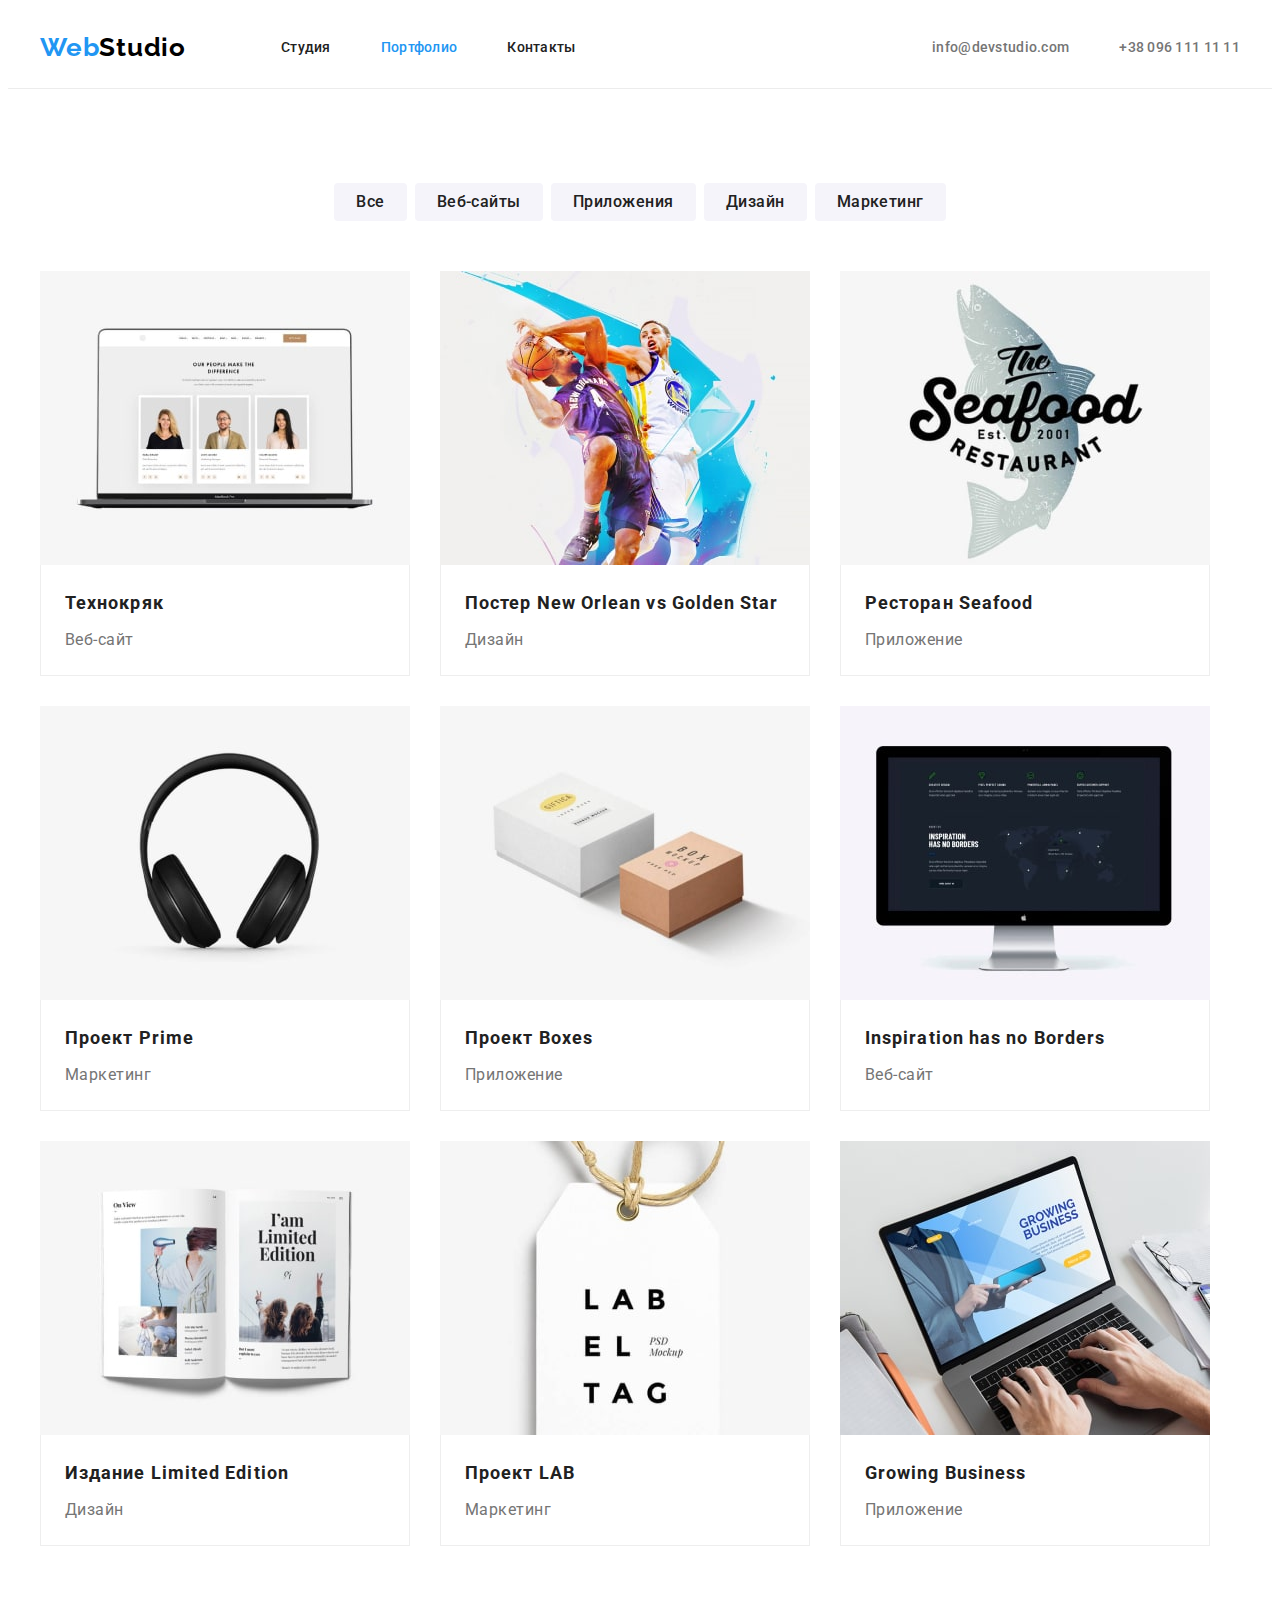
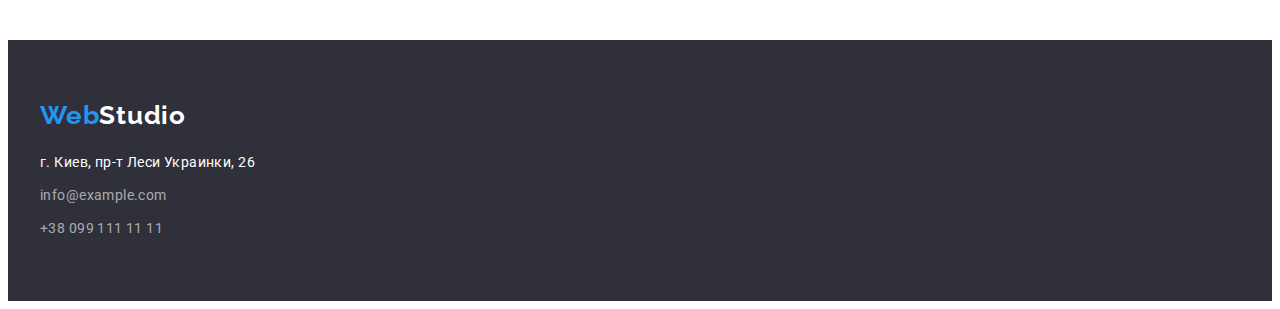
==== commit efa97355: "добавила нормализатор линком" ====
--- a/portfolio.html
+++ b/portfolio.html
@@ -14,6 +14,9 @@
     <link
       rel="stylesheet"
       href="https://cdnjs.cloudflare.com/ajax/libs/modern-normalize/1.1.0/modern-normalize.min.css"
+      integrity="sha512-wpPYUAdjBVSE4KJnH1VR1HeZfpl1ub8YT/NKx4PuQ5NmX2tKuGu6U/JRp5y+Y8XG2tV+wKQpNHVUX03MfMFn9Q=="
+      crossorigin="anonymous"
+      referrerpolicy="no-referrer"
     />
     <link rel="stylesheet" href="./css/styles.css" />
   </head>
--- a/css/styles.css
+++ b/css/styles.css
@@ -341,8 +341,9 @@
 }
 .project-text-conteiner {
   padding: 20px 24px;
-  border: 1px solid var(--border2-color);
-
+  border-right: 1px solid var(--border2-color);
+  border-bottom: 1px solid var(--border2-color);
+  border-left: 1px solid var(--border2-color);
   background-color: var(--primary-color);
 }
 .project-title {
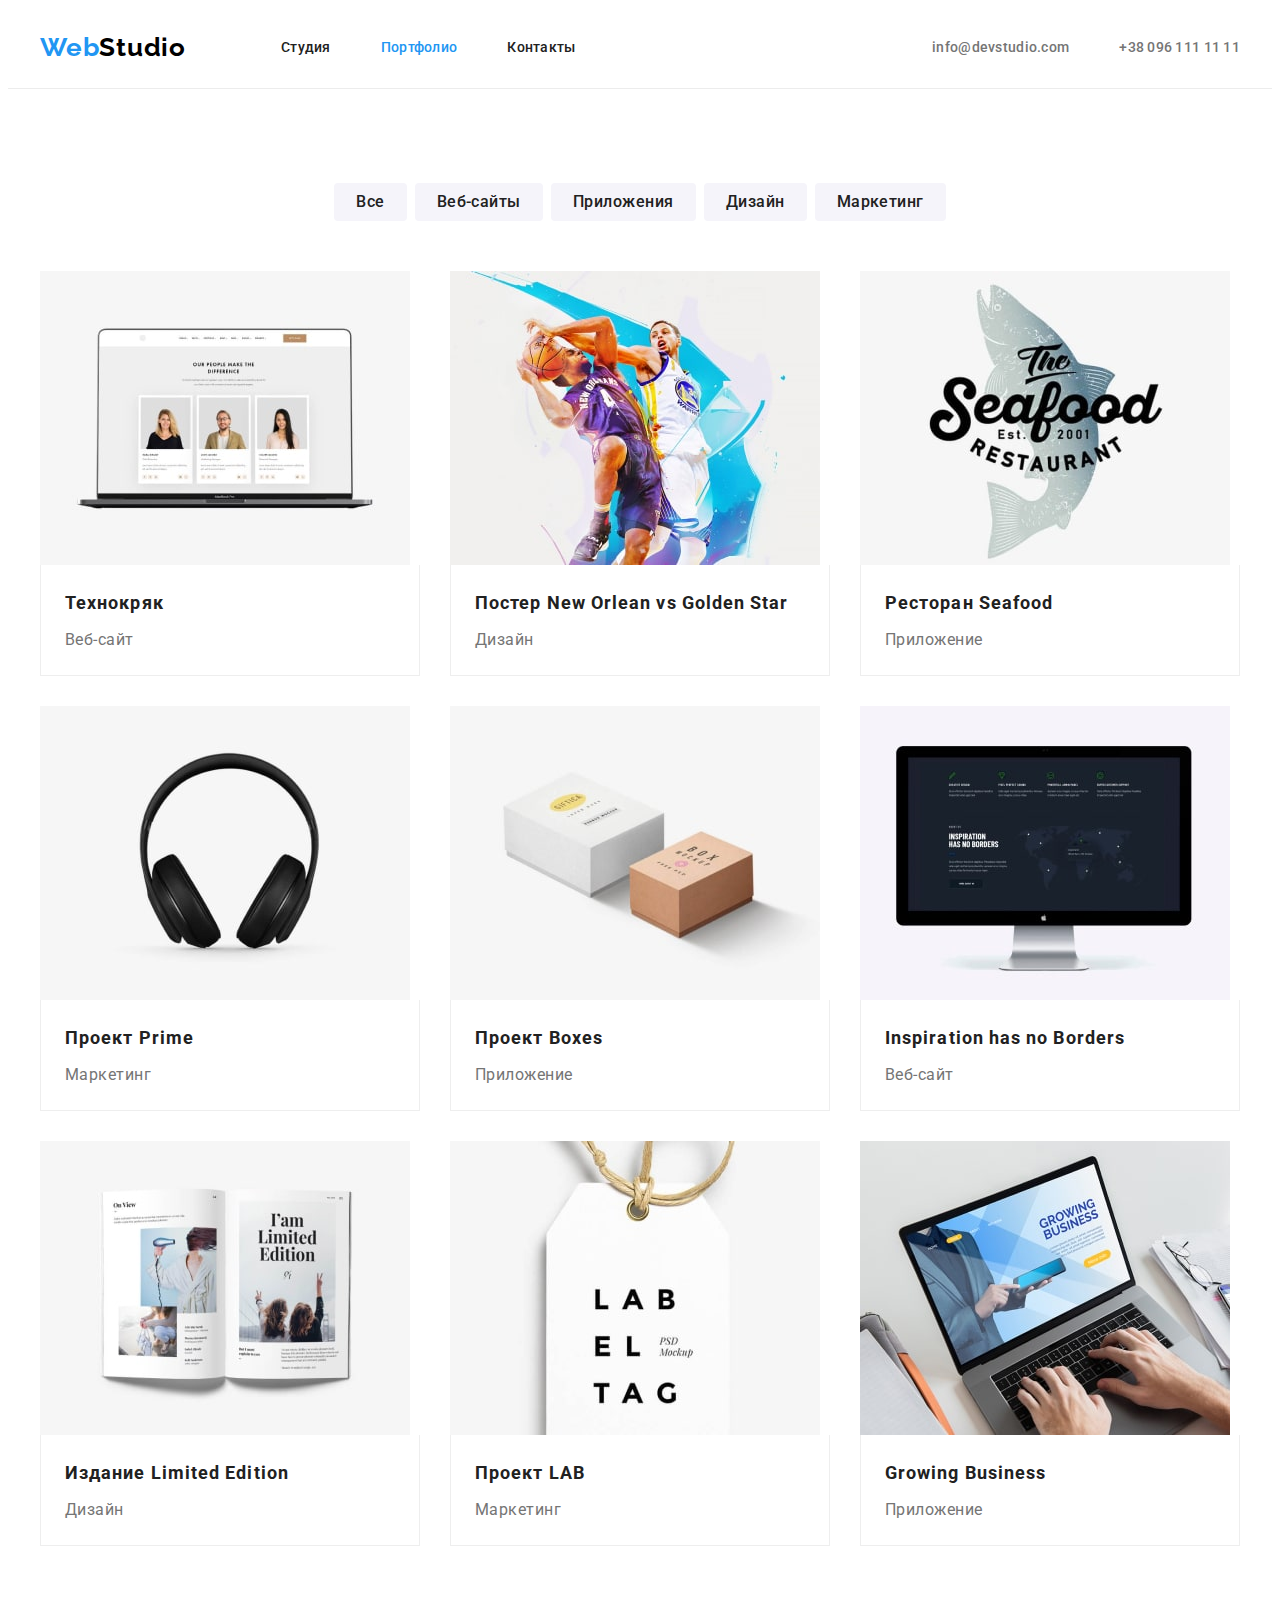
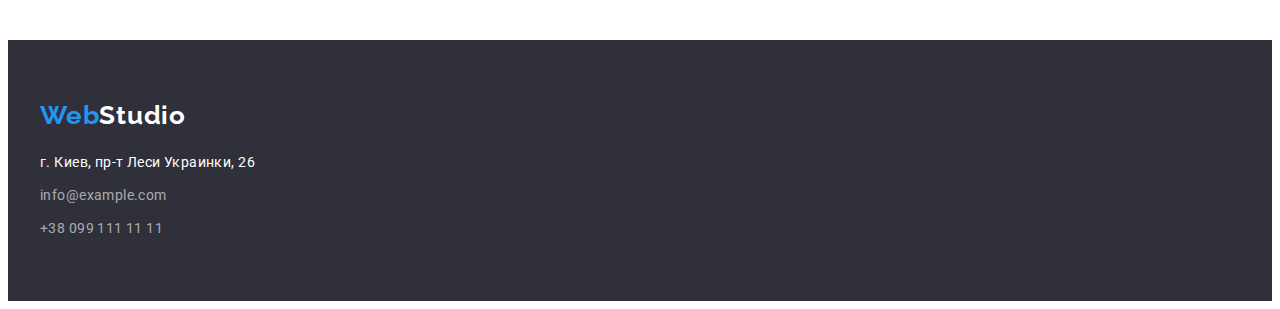
==== commit a323646e: "применила везде flex-basis" ====
--- a/portfolio.html
+++ b/portfolio.html
@@ -4,7 +4,7 @@
     <meta charset="UTF-8" />
     <meta http-equiv="X-UA-Compatible" content="IE=edge" />
     <meta name="viewport" content="width=device-width, initial-scale=1.0" />
-    <title>WebStudio</title>
+
     <link rel="preconnect" href="https://fonts.googleapis.com" />
     <link rel="preconnect" href="https://fonts.gstatic.com" crossorigin />
     <link
@@ -19,6 +19,7 @@
       referrerpolicy="no-referrer"
     />
     <link rel="stylesheet" href="./css/styles.css" />
+    <title>WebStudio</title>
   </head>
   <body>
     <!--Хедер-->
--- a/css/styles.css
+++ b/css/styles.css
@@ -28,6 +28,9 @@
 h1,
 h2,
 h3,
+h4,
+h5,
+h6,
 p {
   margin: 0;
   padding: 0;
@@ -40,6 +43,8 @@
 }
 img {
   display: block;
+  max-width: 100%;
+  height: auto;
 }
 /* Скрытие заголовков */
 .visually-hidden {
@@ -178,10 +183,12 @@
 }
 .feature-list {
   display: flex;
-  justify-content: space-between;
 }
 .feature-item {
-  width: 270px;
+  flex-basis: calc(100% / 4);
+}
+.feature-item:not(:first-child) {
+  margin-left: 30px;
 }
 .feature-subtitle {
   margin-bottom: 10px;
@@ -218,7 +225,12 @@
 .review-list,
 .team-list {
   display: flex;
-  justify-content: space-between;
+}
+.review-item {
+  flex-basis: calc(100% / 3);
+}
+.review-item:not(:first-child) {
+  margin-left: 30px;
 }
 .team-section {
   padding: 94px 0;
@@ -226,16 +238,20 @@
   background-color: var(--primary-shade-color);
 }
 .team-item {
-  padding-bottom: 30px;
-
-  background: var(--primary-color);
+  flex-basis: calc(100% / 4);
+
+  background-color: var(--primary-color);
   box-shadow: 0px 1px 3px rgba(0, 0, 0, 0.12), 0px 1px 1px rgba(0, 0, 0, 0.14),
     0px 2px 1px rgba(0, 0, 0, 0.2);
   border-radius: 0px 0px 4px 4px;
 }
+.team-item:not(:first-child) {
+  margin-left: 30px;
+}
+.teammate-content {
+  padding: 30px 0;
+}
 .teammate-title {
-  margin-top: 30px;
-
   color: var(--tertiary-text-color);
 
   font-size: 16px;
@@ -330,7 +346,7 @@
   flex-wrap: wrap;
 }
 .project-item {
-  width: 370px;
+  flex-basis: calc((100% - 2 * 30px) / 3);
   margin: 0 30px 30px 0;
 }
 .project-item:nth-child(3n) {
